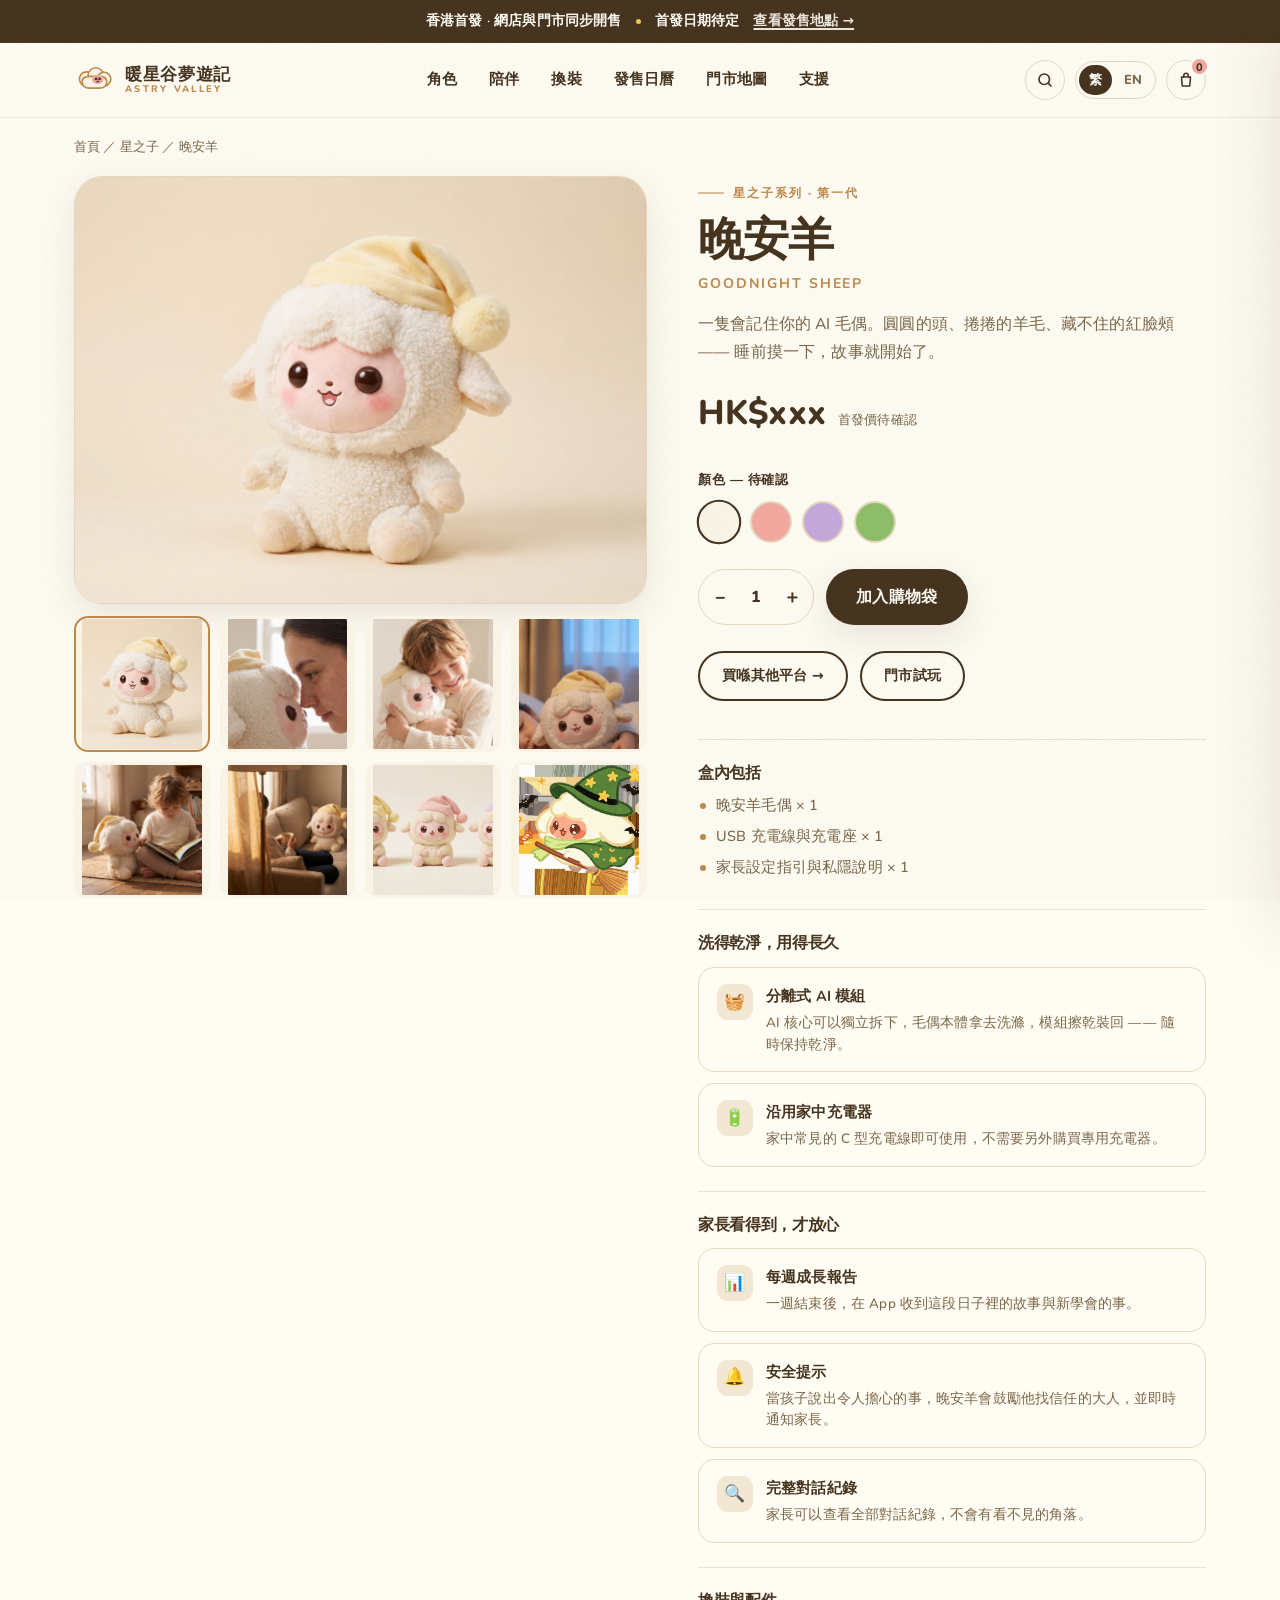
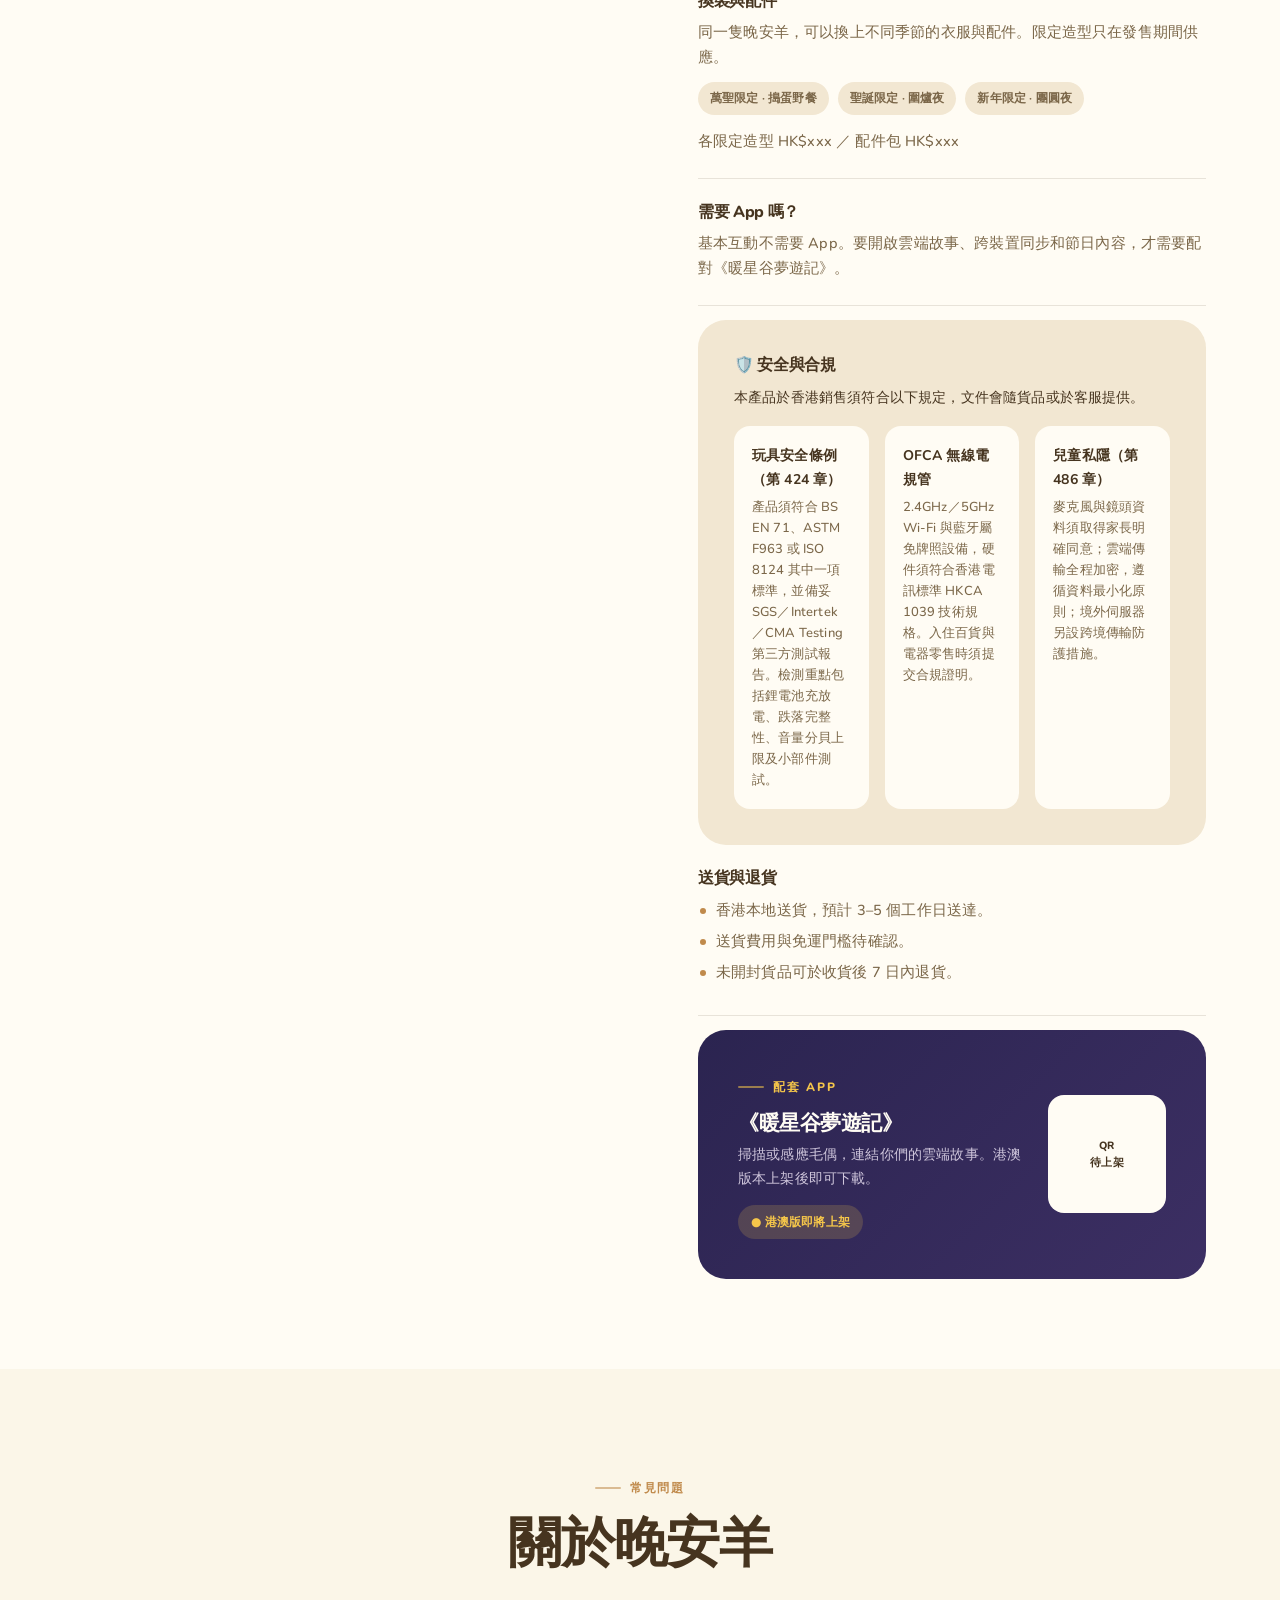
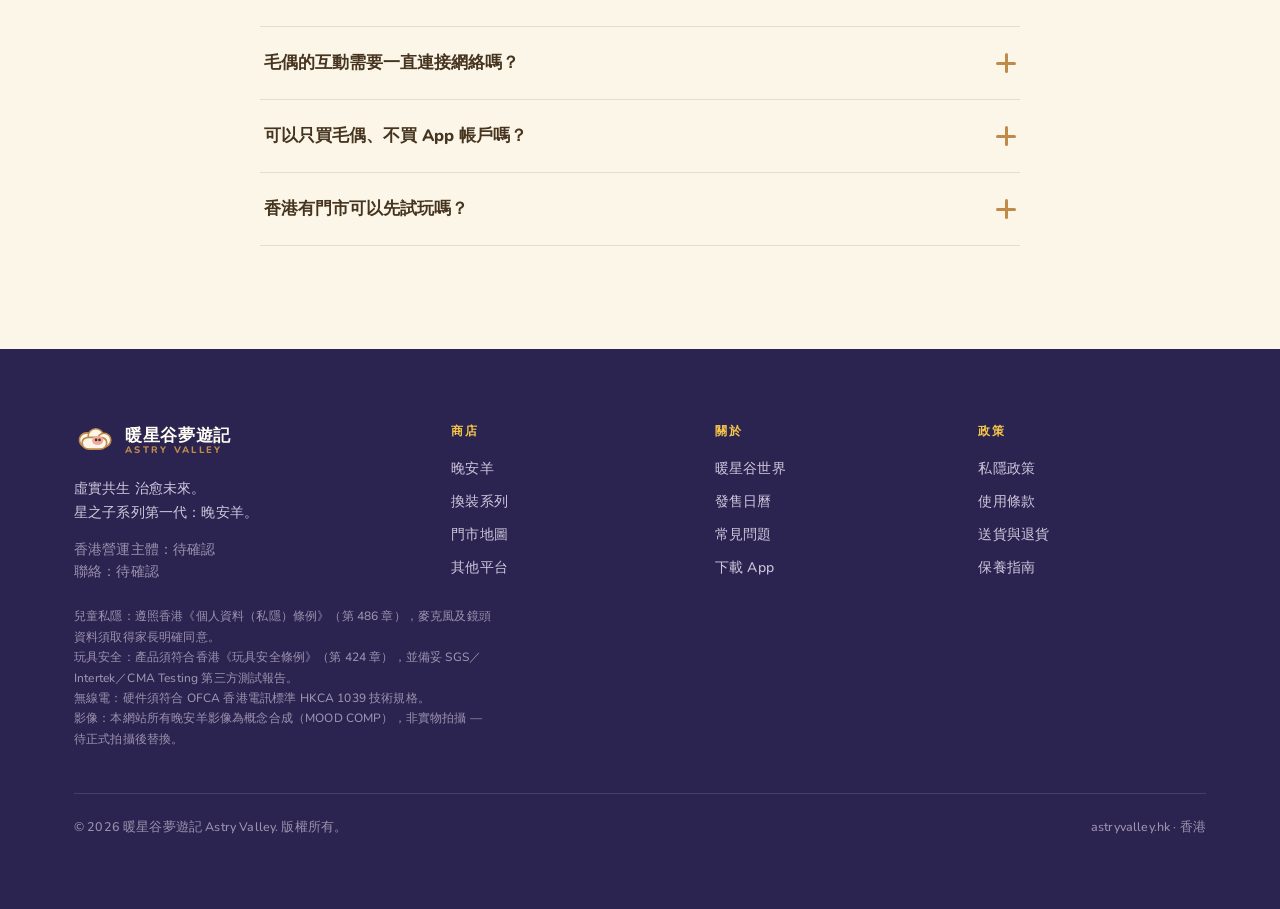
==== product.html @ f1204c1d "Add files via upload" ====
<!DOCTYPE html>
<html lang="zh-Hant-HK">
<head>
<meta charset="utf-8">
<meta name="viewport" content="width=device-width,initial-scale=1">
<title>晚安羊 Goodnight Sheep｜暖星谷夢遊記 Astry Valley</title>
<meta name="description" content="晚安羊 · 星之子系列第一代 AI 毛偶。虛實共生，治愈未來。香港首發。">
<link rel="canonical" href="https://astryvalley.hk/products/goodnight-sheep/">
<meta property="og:title" content="晚安羊 Goodnight Sheep｜暖星谷夢遊記">
<meta property="og:type" content="product">
<link rel="preconnect" href="https://fonts.googleapis.com">
<link rel="preconnect" href="https://fonts.gstatic.com" crossorigin>
<link href="https://fonts.googleapis.com/css2?family=Nunito:wght@500;700;800;900&display=swap" rel="stylesheet">
<link rel="icon" href="favicon.ico">
<link rel="stylesheet" href="assets/css/style.css">
</head>
<body>
<div class="grain" aria-hidden="true"></div>
<a class="skip" href="#main">跳至主要內容</a>

<div class="announce">
  <div class="wrap">
    <span>香港首發 · 網店與門市同步開售</span>
    <span class="sep" aria-hidden="true"></span>
    <span data-ph="首發日期待確認">首發日期待定</span>
    <a href="store.html">查看發售地點 →</a>
  </div>
</div>

<header class="site-head">
  <div class="wrap head-inner">
    <a class="brand" href="index.html" aria-label="暖星谷夢遊記 Astry Valley">
      <svg class="brand-mark" viewBox="0 0 44 40" fill="none" aria-hidden="true">
        <g fill="#FBF6E8" stroke="#C08A4B" stroke-width="1.8" stroke-linejoin="round">
          <circle cx="14" cy="19" r="8"/><circle cx="24" cy="15" r="8.5"/><circle cx="33" cy="19" r="7.5"/>
          <path d="M9 22c0-4 3-6 8-6h11c5 0 8 2 8 6s-3 7-8 7H17c-5 0-8-3-8-7Z"/>
        </g>
        <ellipse cx="26" cy="19.5" rx="6.2" ry="5" fill="#F3A9A0"/>
        <circle cx="24.3" cy="18.8" r="1.5" fill="#46341F"/><circle cx="28.1" cy="18.8" r="1.5" fill="#46341F"/>
        <path d="M25.2 21.6c.5.6 1.3.6 1.8 0" stroke="#46341F" stroke-width="1.4" stroke-linecap="round"/>
      </svg>
      <span class="brand-txt">
        <span class="brand-cn">暖星谷夢遊記</span>
        <span class="brand-en">ASTRY VALLEY</span>
      </span>
    </a>
    <nav class="nav" aria-label="主導覽">
      <ul class="nav-list">
        <li><a href="index.html#character">角色</a></li>
        <li><a href="index.html#world">陪伴</a></li>
        <li><a href="index.html#drops">換裝</a></li>
        <li><a href="index.html#calendar">發售日曆</a></li>
        <li><a href="store.html">門市地圖</a></li>
        <li><a href="index.html#support">支援</a></li>
      </ul>
    </nav>
    <div class="head-tools">
      <button class="icon-btn search-btn" aria-label="搜尋">
        <svg width="18" height="18" viewBox="0 0 24 24" fill="none" stroke="currentColor" stroke-width="2.2" stroke-linecap="round"><circle cx="11" cy="11" r="7"/><path d="m20 20-3.5-3.5"/></svg>
      </button>
      <div class="lang" role="group" aria-label="語言">
        <button class="on" data-lang="zh">繁</button>
        <button data-lang="en">EN</button>
      </div>
      <button class="icon-btn bag-btn" aria-label="購物袋">
        <svg width="18" height="18" viewBox="0 0 24 24" fill="none" stroke="currentColor" stroke-width="2.1" stroke-linecap="round" stroke-linejoin="round"><path d="M6 8h12l-1 12H7L6 8Z"/><path d="M9 8V6a3 3 0 0 1 6 0v2"/></svg>
        <span class="bag-count">0</span>
      </button>
      <button class="burger" aria-label="開啟選單" aria-expanded="false">
        <svg width="20" height="20" viewBox="0 0 24 24" stroke="currentColor" stroke-width="2.4" stroke-linecap="round"><path d="M4 7h16M4 12h16M4 17h16"/></svg>
      </button>
    </div>
  </div>
</header>

<div class="mobile-nav" id="mobileNav" aria-hidden="true">
  <div class="mn-head">
    <span style="font-family:var(--font-d);font-weight:800;font-size:19px">暖星谷夢遊記</span>
    <button class="icon-btn mn-close" aria-label="關閉選單">
      <svg width="18" height="18" viewBox="0 0 24 24" stroke="currentColor" stroke-width="2.4" stroke-linecap="round"><path d="M6 6l12 12M18 6 6 18"/></svg>
    </button>
  </div>
  <a class="mn-link" href="index.html#character">角色</a>
  <a class="mn-link" href="index.html#world">陪伴</a>
  <a class="mn-link" href="index.html#drops">換裝</a>
  <a class="mn-link" href="index.html#calendar">發售日曆</a>
  <a class="mn-link" href="store.html">門市地圖</a>
  <a class="mn-link" href="index.html#support">支援</a>
</div>

<main id="main">
  <div class="wrap">
    <nav class="breadcrumb" aria-label="麵包屑">
      <a href="index.html">首頁</a> ／ <a href="index.html#character">星之子</a> ／ <span>晚安羊</span>
    </nav>

    <div class="pdp">
      <!-- ---------- gallery ---------- -->
      <div class="gallery">
        <div class="gal-main"><img id="galMain" src="assets/img/pdp-sheep-main.jpg" alt="晚安羊 主視覺"></div>
        <div class="thumbs">
          <button class="thumb on" data-src="assets/img/pdp-sheep-main.jpg" aria-label="檢視產品本體"><img src="assets/img/pdp-sheep-main.jpg" alt=""></button>
          <button class="thumb" data-src="assets/img/vc-pdp-eyelevel.jpg" aria-label="檢視平視對望"><img src="assets/img/vc-pdp-eyelevel.jpg" alt="" style="object-position:46% 50%"></button>
          <button class="thumb" data-src="assets/img/vc-pdp-hug.jpg" aria-label="檢視抱住"><img src="assets/img/vc-pdp-hug.jpg" alt="" style="object-position:50% 42%"></button>
          <button class="thumb" data-src="assets/img/vc-pdp-bedtime.jpg" aria-label="檢視睡著了"><img src="assets/img/vc-pdp-bedtime.jpg" alt="" style="object-position:58% 50%"></button>
          <button class="thumb" data-src="assets/img/vc-pdp-reading.jpg" aria-label="檢視一起看書"><img src="assets/img/vc-pdp-reading.jpg" alt="" style="object-position:48% 50%"></button>
          <button class="thumb" data-src="assets/img/vc-pdp-room.jpg" aria-label="檢視在家"><img src="assets/img/vc-pdp-room.jpg" alt="" style="object-position:60% 50%"></button>
          <button class="thumb" data-src="assets/img/pdp-colourways.jpg" aria-label="檢視顏色"><img src="assets/img/pdp-colourways.jpg" alt=""></button>
          <button class="thumb" data-src="assets/img/season-01.jpg" aria-label="檢視限定造型"><img src="assets/img/season-01.jpg" alt=""></button>
        </div>
        <p class="ph-note">圖庫中的陪伴照片為我們生成的概念合成（MOOD COMP），非實拍 — 用作正式拍攝前的視覺方向。左上產品造型照同為概念合成，正式商品照需重新拍攝。右下限定造型照為品牌現有插畫素材。</p>
      </div>

      <!-- ---------- info ---------- -->
      <div class="pdp-info">
        <span class="eyebrow">星之子系列 · 第一代</span>
        <h1 class="h1 mt-s">晚安羊</h1>
        <p class="pdp-en" data-ph="英文名稱待 IP 方確認">Goodnight Sheep<span class="ph-flag">英文名待確認</span></p>

        <p class="lede mt-s" style="font-size:15.5px">
          一隻會記住你的 AI 毛偶。圓圓的頭、捲捲的羊毛、藏不住的紅臉頰 ——
          睡前摸一下，故事就開始了。
        </p>

        <div class="price-row">
          <span class="price" data-ph="售價待客戶確認">HK$xxx</span>
          <span class="price-note" data-ph="售價待客戶確認">首發價待確認</span>
        </div>

        <p class="variant-label">顏色 — <span data-ph="SKU 組合待確認">待確認</span></p>
        <div class="swatches" role="radiogroup" aria-label="顏色">
          <button class="swatch on" style="background:#FBF6E8" role="radio" aria-checked="true" aria-label="奶油白" title="奶油白"></button>
          <button class="swatch" style="background:#F3A9A0" role="radio" aria-checked="false" aria-label="雲朵粉" title="雲朵粉"></button>
          <button class="swatch" style="background:#C6A9DC" role="radio" aria-checked="false" aria-label="薰衣草" title="薰衣草"></button>
          <button class="swatch" style="background:#8FBF6A" role="radio" aria-checked="false" aria-label="薄荷" title="薄荷"></button>
        </div>

        <div class="buy-row">
          <div class="qty">
            <button type="button" id="qtyMinus" aria-label="減少數量">−</button>
            <span id="qty">1</span>
            <button type="button" id="qtyPlus" aria-label="增加數量">＋</button>
          </div>
          <button class="btn btn-primary" id="addBtn">加入購物袋</button>
        </div>
        <div class="buy-row">
          <a class="btn btn-ghost btn-sm" href="store.html#platforms">買喺其他平台 →</a>
          <a class="btn btn-ghost btn-sm" href="store.html">門市試玩</a>
        </div>

        <div class="pdp-blocks">
          <div class="pdp-block">
            <h4>盒內包括</h4>
            <ul>
              <li>晚安羊毛偶 × 1</li>
              <li data-ph="配件清單待確認">USB 充電線與充電座 × 1</li>
              <li data-ph="配件清單待確認">家長設定指引與私隱說明 × 1</li>
            </ul>
          </div>

          <div class="pdp-block">
            <h4>洗得乾淨，用得長久</h4>
            <div class="parent-list">
              <div class="parent-item">
                <div class="pi" aria-hidden="true">🧺</div>
                <div>
                  <b data-ph="模組可否拆卸待技術確認">分離式 AI 模組</b>
                  <p data-ph="模組可否拆卸待技術確認">AI 核心可以獨立拆下，毛偶本體拿去洗滌，模組擦乾裝回 —— 隨時保持乾淨。</p>
                </div>
              </div>
              <div class="parent-item">
                <div class="pi" aria-hidden="true">🔋</div>
                <div>
                  <b data-ph="充電規格待確認">沿用家中充電器</b>
                  <p data-ph="充電規格待確認">家中常見的 C 型充電線即可使用，不需要另外購買專用充電器。</p>
                </div>
              </div>
            </div>
            <p class="ph-note">分離式模組與通用充電兩項來自韓國 Cuddles 的產品做法，是提案建議 — 須由愷英技術確認 晚安羊 是否可行，再決定要不要寫進正式頁面。</p>
          </div>

          <div class="pdp-block">
            <h4>家長看得到，才放心</h4>
            <div class="parent-list">
              <div class="parent-item">
                <div class="pi" aria-hidden="true">📊</div>
                <div>
                  <b data-ph="家長端功能待技術確認">每週成長報告</b>
                  <p data-ph="家長端功能待技術確認">一週結束後，在 App 收到這段日子裡的故事與新學會的事。</p>
                </div>
              </div>
              <div class="parent-item">
                <div class="pi" aria-hidden="true">🔔</div>
                <div>
                  <b data-ph="家長端功能待技術確認">安全提示</b>
                  <p data-ph="家長端功能待技術確認">當孩子說出令人擔心的事，晚安羊會鼓勵他找信任的大人，並即時通知家長。</p>
                </div>
              </div>
              <div class="parent-item">
                <div class="pi" aria-hidden="true">🔍</div>
                <div>
                  <b data-ph="家長端功能待技術確認">完整對話紀錄</b>
                  <p data-ph="家長端功能待技術確認">家長可以查看全部對話紀錄，不會有看不見的角落。</p>
                </div>
              </div>
            </div>
          </div>

          <div class="pdp-block">
            <h4>換裝與配件</h4>
            <p>同一隻晚安羊，可以換上不同季節的衣服與配件。限定造型只在發售期間供應。</p>
            <div class="badge-row">
              <span>萬聖限定 · 搗蛋野餐</span>
              <span>聖誕限定 · 圍爐夜</span>
              <span>新年限定 · 團圓夜</span>
            </div>
            <p class="small mt-s" data-ph="售價待確認">各限定造型 HK$xxx ／ 配件包 HK$xxx</p>
          </div>

          <div class="pdp-block">
            <h4>需要 App 嗎？</h4>
            <p>基本互動不需要 App。要開啟雲端故事、跨裝置同步和節日內容，才需要配對《暖星谷夢遊記》。</p>
          </div>

          <div class="safety">
            <h4>🛡️ 安全與合規</h4>
            <p class="small">
              本產品於香港銷售須符合以下規定，文件會隨貨品或於客服提供。
            </p>
            <div class="safety-grid">
              <div class="safety-item">
                <b>玩具安全條例（第 424 章）</b>
                <p>產品須符合 BS EN 71、ASTM F963 或 ISO 8124 其中一項標準，並備妥 SGS／Intertek／CMA Testing 第三方測試報告。檢測重點包括鋰電池充放電、跌落完整性、音量分貝上限及小部件測試。</p>
              </div>
              <div class="safety-item">
                <b>OFCA 無線電規管</b>
                <p>2.4GHz／5GHz Wi-Fi 與藍牙屬免牌照設備，硬件須符合香港電訊標準 HKCA 1039 技術規格。入住百貨與電器零售時須提交合規證明。</p>
              </div>
              <div class="safety-item">
                <b>兒童私隱（第 486 章）</b>
                <p>麥克風與鏡頭資料須取得家長明確同意；雲端傳輸全程加密，遵循資料最小化原則；境外伺服器另設跨境傳輸防護措施。</p>
              </div>
            </div>
          </div>

          <div class="pdp-block">
            <h4>送貨與退貨</h4>
            <ul>
              <li data-ph="送貨安排待確認">香港本地送貨，預計 3–5 個工作日送達。</li>
              <li data-ph="送貨費用待確認">送貨費用與免運門檻待確認。</li>
              <li data-ph="退貨條款待確認">未開封貨品可於收貨後 7 日內退貨。</li>
            </ul>
          </div>
        </div>

        <!-- app band -->
        <div class="app-band" id="app">
          <div>
            <span class="eyebrow" style="color:var(--sun)">配套 App</span>
            <h4 class="h3 mt-s" style="color:var(--cream)">《暖星谷夢遊記》</h4>
            <p>掃描或感應毛偶，連結你們的雲端故事。港澳版本上架後即可下載。</p>
            <span class="app-note">● 港澳版即將上架</span>
          </div>
          <div class="app-qr">QR<br>待上架</div>
        </div>
      </div>
    </div>
  </div>

  <!-- ---------- FAQ ---------- -->
  <section class="section section--sand">
    <div class="wrap">
      <div class="sec-head center">
        <span class="eyebrow">常見問題</span>
        <h2 class="h2">關於晚安羊</h2>
      </div>
      <div class="faq">
        <div class="faq-item">
          <button class="faq-q">毛偶的互動需要一直連接網絡嗎？<span class="pm" aria-hidden="true"></span></button>
          <div class="faq-a"><p data-ph="技術規格待確認">基本本地互動可離線使用；雲端對話與故事生成則需要連接網絡。詳細規格待技術確認後補充。</p></div>
        </div>
        <div class="faq-item">
          <button class="faq-q">可以只買毛偶、不買 App 帳戶嗎？<span class="pm" aria-hidden="true"></span></button>
          <div class="faq-a"><p>可以。基本互動不需要帳戶；雲端故事、跨裝置同步與節日內容需要家長註冊並給予明確同意。</p></div>
        </div>
        <div class="faq-item">
          <button class="faq-q">香港有門市可以先試玩嗎？<span class="pm" aria-hidden="true"></span></button>
          <div class="faq-a"><p>有，百貨專櫃、玩具店與潮流店都會設有互動展示機。確實地點見「門市地圖」。</p></div>
        </div>
      </div>
    </div>
  </section>
</main>

<footer class="foot">
  <div class="wrap">
    <div class="foot-grid">
      <div>
        <div class="foot-brand">
          <svg class="brand-mark" viewBox="0 0 44 40" fill="none" aria-hidden="true">
            <g fill="#FBF6E8" stroke="#C08A4B" stroke-width="1.8" stroke-linejoin="round">
              <circle cx="14" cy="19" r="8"/><circle cx="24" cy="15" r="8.5"/><circle cx="33" cy="19" r="7.5"/>
              <path d="M9 22c0-4 3-6 8-6h11c5 0 8 2 8 6s-3 7-8 7H17c-5 0-8-3-8-7Z"/>
            </g>
            <ellipse cx="26" cy="19.5" rx="6.2" ry="5" fill="#F3A9A0"/>
            <circle cx="24.3" cy="18.8" r="1.5" fill="#46341F"/><circle cx="28.1" cy="18.8" r="1.5" fill="#46341F"/>
          </svg>
          <span class="brand-txt">
            <span class="brand-cn" style="color:var(--cream)">暖星谷夢遊記</span>
            <span class="brand-en">ASTRY VALLEY</span>
          </span>
        </div>
        <p style="max-width:34ch;line-height:1.72">虛實共生 治愈未來。<br>星之子系列第一代：晚安羊。</p>
        <p class="small mt-s" style="color:#9C92AE">
          香港營運主體：<span data-ph="香港公司資料待確認">待確認</span><br>
          聯絡：<span data-ph="客服電郵待確認">待確認</span>
        </p>
      </div>
      <div>
        <h5>商店</h5>
        <ul>
          <li><a href="product.html">晚安羊</a></li>
          <li><a href="index.html#drops">換裝系列</a></li>
          <li><a href="store.html">門市地圖</a></li>
          <li><a href="store.html#platforms">其他平台</a></li>
        </ul>
      </div>
      <div>
        <h5>關於</h5>
        <ul>
          <li><a href="index.html#world">暖星谷世界</a></li>
          <li><a href="index.html#calendar">發售日曆</a></li>
          <li><a href="index.html#support">常見問題</a></li>
          <li><a href="index.html#app">下載 App</a></li>
        </ul>
      </div>
      <div>
        <h5>政策</h5>
        <ul>
          <li><a href="#" data-ph="政策頁面待建立">私隱政策</a></li>
          <li><a href="#" data-ph="政策頁面待建立">使用條款</a></li>
          <li><a href="#" data-ph="政策頁面待建立">送貨與退貨</a></li>
          <li><a href="#" data-ph="政策頁面待建立">保養指南</a></li>
        </ul>
      </div>
    </div>
    <p class="compliance">
      兒童私隱：遵照香港《個人資料（私隱）條例》（第 486 章），麥克風及鏡頭資料須取得家長明確同意。<br>
      玩具安全：產品須符合香港《玩具安全條例》（第 424 章），並備妥 SGS／Intertek／CMA Testing 第三方測試報告。<br>
      無線電：硬件須符合 OFCA 香港電訊標準 HKCA 1039 技術規格。<br>
      影像：本網站所有晚安羊影像為概念合成（MOOD COMP），非實物拍攝 — 待正式拍攝後替換。
    </p>
    <div class="foot-bottom">
      <span>© 2026 暖星谷夢遊記 Astry Valley. 版權所有。</span>
      <span>astryvalley.hk · 香港</span>
    </div>
  </div>
</footer>

<div class="scrim" id="scrim"></div>
<aside class="drawer" id="drawer" aria-label="購物袋">
  <div class="drawer-head">
    <strong style="font-family:var(--font-d);font-size:18px">購物袋</strong>
    <button class="icon-btn drawer-close" aria-label="關閉購物袋">
      <svg width="18" height="18" viewBox="0 0 24 24" stroke="currentColor" stroke-width="2.4" stroke-linecap="round"><path d="M6 6l12 12M18 6 6 18"/></svg>
    </button>
  </div>
  <div class="drawer-body" id="drawerBody">
    <div class="cart-empty" id="cartEmpty">購物袋還是空的。<br>晚安羊在等你。</div>
  </div>
  <div class="drawer-foot">
    <a class="btn btn-primary" style="width:100%" href="product.html">前往購買</a>
  </div>
</aside>

<script src="assets/js/main.js"></script>
</body>
</html>
---- assets/css/style.css ----
/* ==========================================================================
   暖星谷 Astry Valley — HK website mockup
   Internal draft v1 · 27 Oct 2026 · Migather
   Design system: 暖星谷 brand layer (healing / virtual-real) × 晚安羊 art
   layer (crayon-grain pastel, Memphis colour, cream wool)
   ========================================================================== */

:root{
  /* --- brand palette (sampled from 晚安羊 artwork) --- */
  --ivory:#FBF6E8;      /* wool cream   */
  --cream:#FFFCF4;
  --sand:#F2E7D2;
  --sand-2:#E7D9BE;
  --ink:#46341F;        /* warm chocolate outline */
  --ink-2:#7B6749;
  --ink-3:#A4917180;
  --brown:#C08A4B;      /* crayon outline tan */
  --blush:#F3A9A0;      /* face blush */
  --leaf:#8FBF6A;       /* meadow green */
  --sun:#F5C64A;        /* wool stripe yellow */
  --lilac:#C6A9DC;
  --peri:#8FA8D6;
  --tang:#E8862E;
  --night:#2B2450;      /* night sky */
  --white:#fff;

  --radius:28px;
  --radius-sm:16px;
  --radius-xs:10px;
  --shadow-s:0 2px 10px rgba(70,52,31,.06);
  --shadow-m:0 12px 34px rgba(70,52,31,.10);
  --shadow-l:0 26px 70px rgba(70,52,31,.16);

  --wrap:1220px;
  --gutter:clamp(18px,4vw,44px);

  --font:"Nunito","Quicksand","SF Pro Rounded","Hiragino Maru Gothic ProN","PingFang HK","Microsoft JhengHei",system-ui,-apple-system,sans-serif;
  --font-d:"Nunito","SF Pro Display","Hiragino Maru Gothic ProN","PingFang HK",system-ui,sans-serif;
}

*,*::before,*::after{box-sizing:border-box}
html{-webkit-text-size-adjust:100%;scroll-behavior:smooth;scroll-padding-top:calc(var(--chrome-h,120px) + 22px)}
body{
  margin:0;background:var(--cream);color:var(--ink);
  font-family:var(--font);font-size:16px;line-height:1.7;
  font-weight:500;letter-spacing:.01em;
  -webkit-font-smoothing:antialiased;overflow-x:hidden;
}
img{max-width:100%;display:block}
a{color:inherit;text-decoration:none}
button{font:inherit;color:inherit;border:0;background:none;cursor:pointer}
h1,h2,h3,h4{font-family:var(--font-d);font-weight:800;letter-spacing:-.02em;line-height:1.16;margin:0}
p{margin:0}
ul{margin:0;padding:0;list-style:none}

/* ---------- paper grain ---------- */
.grain{
  position:fixed;inset:0;pointer-events:none;z-index:9999;opacity:.5;
  background-image:url("data:image/svg+xml,%3Csvg xmlns='http://www.w3.org/2000/svg' width='180' height='180'%3E%3Cfilter id='n'%3E%3CfeTurbulence type='fractalNoise' baseFrequency='.85' numOctaves='3'/%3E%3CfeColorMatrix type='saturate' values='0'/%3E%3C/filter%3E%3Crect width='180' height='180' filter='url(%23n)' opacity='.16'/%3E%3C/svg%3E");
  mix-blend-mode:multiply;
}
.skip{position:absolute;left:-9999px}
.skip:focus{left:12px;top:12px;z-index:10000;background:var(--ink);color:var(--cream);padding:10px 16px;border-radius:10px}

/* ---------- layout ---------- */
.wrap{width:100%;max-width:var(--wrap);margin-inline:auto;padding-inline:var(--gutter)}
.section{padding-block:clamp(56px,8vw,116px)}
.section--tight{padding-block:clamp(40px,5vw,72px)}
.section--sand{background:var(--ivory)}
.section--night{background:var(--night);color:var(--cream)}
.center{text-align:center}
.mt-s{margin-top:14px}.mt-m{margin-top:26px}.mt-l{margin-top:44px}

/* ---------- type ---------- */
.eyebrow{
  display:inline-flex;align-items:center;gap:9px;
  font-size:12px;font-weight:800;letter-spacing:.16em;text-transform:uppercase;
  color:var(--brown);
}
.eyebrow::before{content:"";width:26px;height:2px;border-radius:2px;background:currentColor;opacity:.55}
.section--night .eyebrow{color:var(--sun)}
.h1{font-size:clamp(42px,7.4vw,86px);line-height:1.02}
.h2{font-size:clamp(30px,4.6vw,54px)}
.h3{font-size:clamp(21px,2.5vw,29px)}
.h4{font-size:18px}
.lede{font-size:clamp(16px,1.7vw,19px);line-height:1.78;color:var(--ink-2);max-width:56ch}
.section--night .lede{color:#DCD3E6}
.muted{color:var(--ink-2)}
.small{font-size:13.5px;line-height:1.6}

/* ---------- buttons ---------- */
.btn{
  display:inline-flex;align-items:center;justify-content:center;gap:10px;
  padding:15px 30px;border-radius:999px;font-weight:800;font-size:15.5px;
  letter-spacing:.02em;transition:transform .22s cubic-bezier(.2,.9,.3,1),box-shadow .22s,background .22s;
  white-space:nowrap;
}
.btn:hover{transform:translateY(-2px)}
.btn:active{transform:translateY(0)}
.btn-primary{background:var(--ink);color:var(--cream);box-shadow:var(--shadow-m)}
.btn-primary:hover{box-shadow:var(--shadow-l)}
.btn-ghost{border:2px solid var(--ink);color:var(--ink);background:transparent}
.btn-ghost:hover{background:var(--ink);color:var(--cream)}
.btn-sun{background:var(--sun);color:var(--ink);box-shadow:var(--shadow-m)}
.btn-cream{background:var(--cream);color:var(--ink);box-shadow:var(--shadow-m)}
.btn-sm{padding:11px 22px;font-size:14px}
.cta-row{display:flex;flex-wrap:wrap;gap:14px;margin-top:30px}

/* ---------- announcement + header ---------- */
/* On the homepage the whole chrome floats over the hero photo and turns solid
   on scroll. Other pages keep the original in-flow sticky header. */
.chrome{position:relative;z-index:900}
.announce{
  background:var(--ink);color:var(--cream);font-size:13.5px;font-weight:600;
}
.announce .wrap{display:flex;align-items:center;justify-content:center;gap:14px;padding-block:10px;flex-wrap:wrap;text-align:center}
.announce a{text-decoration:underline;text-underline-offset:3px;text-decoration-thickness:1.5px;opacity:.9}
.announce a:hover{opacity:1}
.announce .sep{width:5px;height:5px;border-radius:50%;background:var(--sun);flex:none}

.site-head{
  position:sticky;top:0;z-index:900;background:rgba(255,252,244,.9);
  backdrop-filter:saturate(160%) blur(14px);border-bottom:1px solid rgba(70,52,31,.08);
  transition:background .4s ease,border-color .4s ease,box-shadow .4s ease;
}

/* --- homepage: chrome overlays the hero --- */
.page-home .chrome{position:fixed;top:0;left:0;right:0;z-index:900}
.page-home .site-head{
  background:transparent;border-bottom-color:transparent;
  -webkit-backdrop-filter:none;backdrop-filter:none;
}
.page-home .site-head.is-stuck{
  background:rgba(255,252,244,.9);
  -webkit-backdrop-filter:saturate(160%) blur(14px);backdrop-filter:saturate(160%) blur(14px);
  border-bottom-color:rgba(70,52,31,.10);box-shadow:0 10px 32px rgba(70,52,31,.09);
}
/* invert nav colours while it sits on the dark hero photo */
.page-home .site-head:not(.is-stuck) .brand-cn{color:var(--cream)}
.page-home .site-head:not(.is-stuck) .brand-en{color:var(--sun)}
.page-home .site-head:not(.is-stuck) .nav-list a{color:rgba(251,246,232,.94);text-shadow:0 1px 12px rgba(20,12,4,.55)}
.page-home .site-head:not(.is-stuck) .nav-list a:hover{background:rgba(251,246,232,.16)}
.page-home .site-head:not(.is-stuck) .lang{background:rgba(255,252,244,.9)}
.page-home .site-head:not(.is-stuck) .icon-btn{background:rgba(255,252,244,.9)}
.page-home .site-head:not(.is-stuck) .burger{background:rgba(255,252,244,.9)}
.head-inner{display:flex;align-items:center;gap:20px;height:74px}
.brand{display:flex;align-items:center;gap:11px;flex:none}
.brand-mark{width:40px;height:40px;flex:none}
.brand-txt{display:flex;flex-direction:column;line-height:1.05}
.brand-cn{font-family:var(--font-d);font-weight:800;font-size:17px;letter-spacing:.04em}
.brand-en{font-size:9.5px;font-weight:800;letter-spacing:.24em;color:var(--brown)}
.nav{margin-left:auto}
.nav-list{display:flex;align-items:center;gap:4px}
.nav-list a{
  padding:9px 14px;border-radius:999px;font-weight:700;font-size:14.5px;color:var(--ink);
  transition:background .2s;
}
.nav-list a:hover{background:var(--sand)}
.head-tools{display:flex;align-items:center;gap:10px;margin-left:auto}
.lang{display:flex;align-items:center;gap:2px;font-size:13px;font-weight:800;border:1.5px solid var(--sand-2);border-radius:999px;padding:3px;background:var(--cream)}
.lang button{padding:4px 10px;border-radius:999px;color:var(--ink-2);transition:.2s}
.lang button.on{background:var(--ink);color:var(--cream)}
.icon-btn{
  width:40px;height:40px;border-radius:50%;display:grid;place-items:center;
  border:1.5px solid var(--sand-2);background:var(--cream);transition:.2s;position:relative;
}
.icon-btn:hover{border-color:var(--brown);background:var(--sand)}
.bag-count{
  position:absolute;top:-4px;right:-4px;min-width:19px;height:19px;border-radius:999px;
  background:var(--blush);color:var(--ink);font-size:11px;font-weight:800;display:grid;place-items:center;
  padding:0 4px;border:2px solid var(--cream);
}
.burger{display:none;width:42px;height:42px;border-radius:50%;border:1.5px solid var(--sand-2);background:var(--cream);place-items:center}

/* ---------- hero: full-bleed mood shoot ---------- */
/* Art direction follows the LOVOT / ropet pattern: one cinematic photograph,
   oversized type on the left, product on the right, nothing else competing. */
.hero{
  position:relative;overflow:hidden;background:#241608;color:var(--cream);
  min-height:min(100svh,980px);display:flex;align-items:center;
  padding-block:calc(var(--chrome-h,120px) + 44px) 116px;
}
.hero-media{position:absolute;inset:-7% 0;z-index:0;overflow:hidden;background:#241608;will-change:transform}
.hero-media img{
  width:100%;height:100%;object-fit:cover;object-position:60% 50%;
  animation:kb 28s ease-out infinite alternate;
}
@keyframes kb{from{transform:scale(1.05) translate3d(0,0,0)}to{transform:scale(1.14) translate3d(-1.5%,-1.4%,0)}}
@media (prefers-reduced-motion:reduce){.hero-media img{animation:none}}

.hero-scrim{
  position:absolute;inset:0;z-index:1;pointer-events:none;
  background:
    linear-gradient(180deg,rgba(18,10,4,.78) 0%,rgba(18,10,4,.34) 16%,rgba(18,10,4,0) 34%),
    linear-gradient(97deg,rgba(16,9,4,.90) 0%,rgba(16,9,4,.74) 24%,rgba(16,9,4,.36) 48%,rgba(16,9,4,.04) 70%),
    linear-gradient(0deg,rgba(16,9,4,.68) 0%,rgba(16,9,4,0) 36%);
}
.hero-inner{position:relative;z-index:2}

.hero-kicker{
  display:inline-flex;align-items:center;gap:12px;
  font-size:12.5px;font-weight:800;letter-spacing:.2em;text-transform:uppercase;
  color:var(--sun);
}
.hero-kicker .dot{width:5px;height:5px;border-radius:50%;background:var(--sun);flex:none}
.hero-h1{
  font-family:var(--font-d);font-weight:800;letter-spacing:-.02em;line-height:1.02;
  font-size:clamp(46px,7.2vw,102px);color:var(--cream);margin-top:24px;
  text-shadow:0 10px 44px rgba(14,8,3,.4);
}
.hero-h1 .hl{
  background:linear-gradient(100deg,var(--sun) 6%,var(--blush) 56%,var(--lilac));
  -webkit-background-clip:text;background-clip:text;color:transparent;
}
.hero-lede{
  margin-top:26px;max-width:34em;
  font-size:clamp(15.5px,1.15vw,17.5px);line-height:1.85;
  color:rgba(251,246,232,.92);text-shadow:0 2px 20px rgba(14,8,3,.45);
  overflow-wrap:break-word;
}
/* sentence break sits on its own line on desktop, flows inline on mobile */
.hero-br{display:block}
.hero-lede b{color:var(--sun);font-weight:800}
.btn-outline{
  border:2px solid rgba(251,246,232,.75);color:var(--cream);
  background:rgba(251,246,232,.10);-webkit-backdrop-filter:blur(6px);backdrop-filter:blur(6px);
}
.btn-outline:hover{background:var(--cream);color:var(--ink);border-color:var(--cream)}

/* vertical edge tab — product identity, right rail */
.hero-tag{
  position:absolute;right:0;top:50%;transform:translateY(-50%);z-index:3;
  writing-mode:vertical-rl;
  background:rgba(255,252,244,.94);color:var(--ink);
  padding:20px 12px;border-radius:16px 0 0 16px;
  font-size:12px;font-weight:800;letter-spacing:.26em;
  box-shadow:0 12px 34px rgba(16,9,4,.28);
}
/* scroll cue */
.hero-scroll{
  position:absolute;left:50%;bottom:26px;transform:translateX(-50%);z-index:3;
  display:flex;flex-direction:column;align-items:center;gap:11px;
  font-size:11px;font-weight:800;letter-spacing:.24em;
  color:rgba(251,246,232,.82);text-shadow:0 2px 14px rgba(14,8,3,.7);
}
.hero-scroll .line{
  width:1px;height:44px;position:relative;overflow:hidden;
  background:linear-gradient(180deg,rgba(251,246,232,.08),rgba(251,246,232,.42));
}
.hero-scroll .line::after{
  content:"";position:absolute;top:-44px;left:0;width:100%;height:44px;
  background:linear-gradient(180deg,transparent,var(--sun));
  animation:cue 2.6s cubic-bezier(.4,0,.2,1) infinite;
}
@keyframes cue{0%{transform:translateY(0)}70%,100%{transform:translateY(88px)}}
/* provenance disclosure — these are concept composites, not a real shoot */
.hero-credit{
  position:absolute;right:clamp(18px,4vw,44px);bottom:22px;z-index:3;
  font-size:10.5px;letter-spacing:.08em;color:rgba(251,246,232,.52);
}

/* ---------- hero trust strip ---------- */
.hero-bar{background:var(--ivory);border-bottom:1px solid rgba(70,52,31,.09)}
.hero-bar-in{
  display:flex;align-items:center;justify-content:center;
  gap:clamp(12px,2.4vw,34px);flex-wrap:wrap;
  padding-block:17px;text-align:center;
  font-size:13px;font-weight:800;letter-spacing:.06em;color:var(--ink-2);
}
.hero-bar-in .dot{width:5px;height:5px;border-radius:50%;background:var(--brown);flex:none}


/* ---------- mood band: second cinematic beat ---------- */
.mood-band{
  position:relative;overflow:hidden;background:#241608;color:var(--cream);
  min-height:clamp(420px,62vh,660px);display:flex;align-items:flex-end;
}
.mood-band-media{position:absolute;inset:0;z-index:0}
.mood-band-media img{width:100%;height:100%;object-fit:cover;object-position:62% 38%}
.mood-band-scrim{
  position:absolute;inset:0;z-index:1;pointer-events:none;
  background:
    linear-gradient(0deg,rgba(14,8,3,.90) 0%,rgba(14,8,3,.60) 26%,rgba(14,8,3,.12) 58%,rgba(14,8,3,.34) 100%),
    linear-gradient(97deg,rgba(14,8,3,.72) 0%,rgba(14,8,3,.30) 46%,rgba(14,8,3,0) 72%);
}
.mood-band-inner{position:relative;z-index:2;padding-bottom:clamp(38px,6vw,72px)}
.mood-band-line{
  font-family:var(--font-d);font-weight:800;letter-spacing:-.015em;
  font-size:clamp(26px,4.4vw,54px);line-height:1.22;color:var(--cream);max-width:16em;
  text-shadow:0 8px 34px rgba(14,8,3,.45);
}
.mood-band-sub{
  margin-top:18px;font-size:clamp(14px,1.1vw,16px);line-height:1.8;
  color:rgba(251,246,232,.88);max-width:30em;
}

/* ---------- manifesto ---------- */
.manifesto{padding-block:clamp(52px,7vw,96px);text-align:center;background:var(--cream);border-block:1px solid rgba(70,52,31,.07)}
.manifesto-line{font-family:var(--font-d);font-weight:800;font-size:clamp(23px,3.6vw,42px);line-height:1.3;letter-spacing:-.01em;max-width:22ch;margin-inline:auto}
.manifesto-en{margin-top:14px;font-size:15px;font-weight:700;color:var(--brown);letter-spacing:.02em}

/* ---------- section head ---------- */
.sec-head{max-width:62ch;margin-bottom:clamp(30px,4vw,52px)}
.sec-head.center{margin-inline:auto;text-align:center}
.sec-head .h2{margin-top:14px}

/* ---------- character ---------- */
.char-grid{display:grid;grid-template-columns:.92fr 1.08fr;gap:clamp(28px,4vw,58px);align-items:center}
.char-figure{border-radius:var(--radius);overflow:hidden;box-shadow:var(--shadow-m);background:var(--sand);position:relative}
.char-figure img{width:100%}
.char-tag{
  position:absolute;top:16px;left:16px;background:var(--cream);border-radius:999px;
  padding:7px 15px;font-size:12px;font-weight:800;box-shadow:var(--shadow-s);letter-spacing:.04em;
}
.feature-list{display:grid;grid-template-columns:1fr 1fr;gap:16px;margin-top:30px}
.feature{
  background:var(--cream);border:1.5px solid var(--sand-2);border-radius:var(--radius-sm);
  padding:20px 22px;transition:.25s;
}
.feature:hover{transform:translateY(-3px);box-shadow:var(--shadow-m);border-color:var(--brown)}
.feature .ic{width:38px;height:38px;border-radius:12px;display:grid;place-items:center;background:var(--sand);margin-bottom:12px;font-size:19px}
.feature h4{margin-bottom:5px}
.feature p{font-size:14px;color:var(--ink-2);line-height:1.62}

/* ---------- drops rail ---------- */
.rail{display:flex;gap:18px;overflow-x:auto;scroll-snap-type:x mandatory;padding:4px 4px 22px;margin-inline:calc(var(--gutter) * -1);padding-inline:var(--gutter)}
.rail::-webkit-scrollbar{height:6px}
.rail::-webkit-scrollbar-thumb{background:var(--sand-2);border-radius:99px}
.drop-card{
  flex:0 0 clamp(240px,27vw,300px);scroll-snap-align:start;
  background:var(--cream);border:1.5px solid var(--sand-2);border-radius:var(--radius-sm);
  overflow:hidden;transition:.25s;display:flex;flex-direction:column;
}
.drop-card:hover{transform:translateY(-5px);box-shadow:var(--shadow-m);border-color:var(--brown)}
.drop-card .ph-img{aspect-ratio:1/1;overflow:hidden;background:var(--sand)}
.drop-card .ph-img img{width:100%;height:100%;object-fit:cover;transition:transform .5s}
.drop-card:hover .ph-img img{transform:scale(1.05)}
.drop-body{padding:18px 20px 20px;display:flex;flex-direction:column;gap:5px;flex:1}
.drop-meta{display:flex;align-items:center;justify-content:space-between;gap:10px}
.tag{font-size:10.5px;font-weight:800;letter-spacing:.1em;text-transform:uppercase;padding:5px 10px;border-radius:999px}
.tag-soon{background:var(--sand);color:var(--ink-2)}
.tag-now{background:var(--leaf);color:#27400F}
.tag-limited{background:var(--blush);color:#4A2A22}
.drop-card h4{font-size:17px}
.drop-card .meta{font-size:12.5px;color:var(--ink-2)}
.drop-price{margin-top:auto;padding-top:12px;font-weight:800;font-size:16px}

/* ---------- steps ---------- */
.steps{display:grid;grid-template-columns:repeat(3,1fr);gap:20px}
.step{background:var(--cream);border:1.5px solid var(--sand-2);border-radius:var(--radius);padding:30px 28px;position:relative;overflow:hidden}
.step .n{
  position:absolute;top:-14px;right:10px;font-family:var(--font-d);font-weight:800;
  font-size:88px;color:var(--sand);line-height:1;z-index:0;
}
.step > *{position:relative;z-index:1}
.step .ic{width:52px;height:52px;border-radius:16px;display:grid;place-items:center;font-size:24px;background:var(--sand);margin-bottom:16px}
.step h4{margin-bottom:8px;font-size:19px}
.step p{font-size:14.5px;color:var(--ink-2);line-height:1.68}

/* ---------- calendar ---------- */
.cal{display:grid;gap:12px}
.cal-row{
  display:grid;grid-template-columns:150px 1fr auto;gap:20px;align-items:center;
  background:var(--cream);border:1.5px solid var(--sand-2);border-radius:var(--radius-sm);padding:20px 26px;
  transition:.25s;
}
.cal-row:hover{border-color:var(--brown);transform:translateX(4px)}
.cal-date{font-weight:800;font-size:14px;color:var(--brown);letter-spacing:.03em}
.cal-row h4{font-size:17px;margin-bottom:3px}
.cal-row p{font-size:13.5px;color:var(--ink-2)}
.cal-thumb{width:62px;height:62px;border-radius:14px;overflow:hidden;background:var(--sand);flex:none}
.cal-thumb img{width:100%;height:100%;object-fit:cover}

/* ---------- world (illustrations) ---------- */
.world-grid{display:grid;grid-template-columns:repeat(3,1fr);gap:18px}
.world-card{
  border-radius:var(--radius-sm);overflow:hidden;background:var(--ivory);border:1.5px solid var(--sand-2);
  padding:14px;transition:.28s;
}
.world-card:hover{transform:translateY(-5px) rotate(-.7deg);box-shadow:var(--shadow-m)}
.world-card img{width:100%;border-radius:10px}
.world-card p{margin-top:12px;font-size:13.5px;color:var(--ink-2);text-align:center;padding-bottom:6px}

/* ---------- O2O / retail ---------- */
.o2o-grid{display:grid;grid-template-columns:1.05fr .95fr;gap:clamp(26px,4vw,52px);align-items:center}
.retail-tiles{display:grid;grid-template-columns:repeat(3,1fr);gap:12px;margin-top:26px}
.retail-tile{
  background:var(--cream);border:1.5px solid var(--sand-2);border-radius:var(--radius-sm);
  padding:16px 14px;text-align:center;font-weight:800;font-size:14px;transition:.22s;
}
.retail-tile:hover{border-color:var(--brown);transform:translateY(-3px);box-shadow:var(--shadow-s)}
.retail-tile span{display:block;font-size:10.5px;font-weight:700;letter-spacing:.08em;color:var(--ink-2);margin-top:4px;text-transform:uppercase}

/* ---------- faq ---------- */
.faq{max-width:760px;margin-inline:auto;border-top:1.5px solid rgba(70,52,31,.12)}
.faq-item{border-bottom:1.5px solid rgba(70,52,31,.12)}
.faq-q{
  width:100%;display:flex;align-items:center;justify-content:space-between;gap:18px;
  padding:22px 4px;font-weight:800;font-size:16.5px;text-align:left;font-family:var(--font-d);
}
.faq-q .pm{position:relative;width:20px;height:20px;flex:none}
.faq-q .pm::before,.faq-q .pm::after{content:"";position:absolute;background:var(--brown);border-radius:2px;transition:.3s}
.faq-q .pm::before{left:0;top:9px;width:20px;height:2.5px}
.faq-q .pm::after{left:9px;top:0;width:2.5px;height:20px}
.faq-item.open .pm::after{transform:rotate(90deg);opacity:0}
.faq-a{max-height:0;overflow:hidden;transition:max-height .35s ease}
.faq-a p{padding:0 4px 24px;color:var(--ink-2);font-size:15px;line-height:1.75}

/* ---------- support band ---------- */
.support{background:var(--ink);color:var(--cream);padding-block:clamp(46px,6vw,80px)}
.support-grid{display:grid;grid-template-columns:1.2fr 1fr;gap:40px;align-items:center}
.support .h2{color:var(--cream)}
.support p{color:#C9BBA6}

/* ---------- footer ---------- */
.foot{background:var(--night);color:#CFC6DC;padding-block:clamp(44px,6vw,72px);font-size:14px}
.foot-grid{display:grid;grid-template-columns:1.5fr 1fr 1fr 1fr;gap:36px}
.foot h5{font-size:12px;font-weight:800;letter-spacing:.14em;text-transform:uppercase;color:var(--sun);margin:0 0 16px}
.foot li{margin-bottom:9px}
.foot a:hover{color:var(--cream);text-decoration:underline;text-underline-offset:3px}
.foot-brand{display:flex;align-items:center;gap:11px;margin-bottom:16px}
.foot-bottom{
  margin-top:44px;padding-top:22px;border-top:1px solid rgba(255,255,255,.13);
  display:flex;justify-content:space-between;gap:16px;flex-wrap:wrap;font-size:12.5px;color:#9C92AE;
}
.compliance{margin-top:18px;font-size:12px;line-height:1.7;color:#9C92AE;max-width:60ch}

/* ---------- mood-reference badge ---------- */
.mood{
  position:relative;display:inline-block;
}
.mood::after{
  content:"Mood comp";position:absolute;right:8px;bottom:8px;
  background:rgba(43,36,80,.82);color:#fff;font-size:10px;font-weight:800;letter-spacing:.08em;
  padding:4px 9px;border-radius:999px;text-transform:uppercase;
}

/* ---------- placeholder highlight (press "P") ---------- */
body.show-ph [data-ph]{outline:2px dashed #E8862E;outline-offset:3px;background:rgba(245,198,74,.22);border-radius:4px}
.ph-flag{
  display:none;font-size:11px;font-weight:800;color:#B4541A;background:#FDE7C8;
  padding:2px 8px;border-radius:999px;margin-left:8px;vertical-align:middle;
}
body.show-ph .ph-flag{display:inline-block}
.ph-note{
  display:none;margin-top:18px;font-size:12.5px;color:#B4541A;background:#FDE7C8;
  border:1.5px dashed #E8862E;border-radius:12px;padding:12px 16px;
}
body.show-ph .ph-note{display:block}

/* ================= PDP ================= */
.breadcrumb{font-size:13px;color:var(--ink-2);padding-block:18px}
.breadcrumb a:hover{text-decoration:underline}
.pdp{display:grid;grid-template-columns:1.06fr .94fr;gap:clamp(28px,4vw,56px);align-items:start;padding-bottom:clamp(50px,7vw,90px)}
.gallery{position:sticky;top:96px}
.gal-main{border-radius:var(--radius);overflow:hidden;background:var(--ivory);border:1.5px solid var(--sand-2);box-shadow:var(--shadow-m)}
.gal-main img{width:100%}
.thumbs{display:grid;grid-template-columns:repeat(4,1fr);gap:10px;margin-top:12px}
.thumb{border-radius:14px;overflow:hidden;border:2px solid transparent;background:var(--ivory);aspect-ratio:1/1;transition:.2s}
.thumb img{width:100%;height:100%;object-fit:cover}
.thumb.on{border-color:var(--brown)}
.pdp-info .h1{font-size:clamp(30px,4vw,46px)}
.pdp-en{font-size:14px;font-weight:700;letter-spacing:.14em;color:var(--brown);text-transform:uppercase;margin-top:8px}
.price-row{display:flex;align-items:baseline;gap:12px;margin-top:20px}
.price{font-family:var(--font-d);font-weight:800;font-size:34px}
.price-note{font-size:12.5px;color:var(--ink-2)}
.variant-label{font-size:13px;font-weight:800;margin:26px 0 10px;letter-spacing:.04em}
.swatches{display:flex;gap:10px}
.swatch{
  width:42px;height:42px;border-radius:50%;border:2px solid var(--sand-2);cursor:pointer;
  transition:.2s;position:relative;
}
.swatch.on{border-color:var(--ink);transform:scale(1.06)}
.buy-row{display:flex;gap:12px;margin-top:26px;flex-wrap:wrap}
.qty{display:flex;align-items:center;border:1.5px solid var(--sand-2);border-radius:999px;background:var(--cream)}
.qty button{width:42px;height:46px;font-size:18px;font-weight:800}
.qty span{min-width:30px;text-align:center;font-weight:800}
.pdp-blocks{margin-top:38px;border-top:1.5px solid rgba(70,52,31,.12)}
.pdp-block{padding:24px 0;border-bottom:1.5px solid rgba(70,52,31,.12)}
.pdp-block h4{margin-bottom:10px;font-size:16px}
.pdp-block p,.pdp-block li{font-size:14.5px;color:var(--ink-2);line-height:1.72}
.pdp-block ul li{padding-left:18px;position:relative;margin-bottom:6px}
.pdp-block ul li::before{content:"";position:absolute;left:2px;top:10px;width:6px;height:6px;border-radius:50%;background:var(--brown)}
.badge-row{display:flex;flex-wrap:wrap;gap:9px;margin-top:12px}
.badge-row span{font-size:12px;font-weight:700;padding:6px 12px;border-radius:999px;background:var(--sand);color:var(--ink-2)}
.app-band{
  display:grid;grid-template-columns:1fr auto;gap:26px;align-items:center;
  background:linear-gradient(135deg,var(--night),#3C2F63);color:var(--cream);
  border-radius:var(--radius);padding:clamp(26px,3.4vw,40px);margin-top:14px;
}
.app-band h4{font-size:21px;color:var(--cream)}
.app-band p{color:#CFC6DC;font-size:14px;margin-top:8px;max-width:44ch}
.app-qr{
  width:118px;height:118px;border-radius:16px;background:var(--cream);
  display:grid;place-items:center;text-align:center;font-size:10.5px;font-weight:800;color:var(--ink);
  padding:8px;flex:none;
}
.app-note{
  display:inline-flex;align-items:center;gap:8px;font-size:12px;font-weight:800;
  background:rgba(245,198,74,.18);color:var(--sun);padding:7px 13px;border-radius:999px;margin-top:14px;
}
.safety{background:var(--sand);border-radius:var(--radius);padding:clamp(24px,3.2vw,36px);margin-top:14px}
.safety h4{display:flex;align-items:center;gap:9px;margin-bottom:12px}
.safety-grid{display:grid;grid-template-columns:repeat(3,1fr);gap:16px;margin-top:18px}
.safety-item{background:var(--cream);border-radius:var(--radius-sm);padding:18px}
.safety-item b{display:block;font-size:14px;margin-bottom:5px}
.safety-item p{font-size:13px;color:var(--ink-2);line-height:1.62}

/* ================= STORE ================= */
.store-hero{padding-block:clamp(40px,5vw,72px);background:linear-gradient(180deg,var(--ivory),var(--cream))}
.store-hero-grid{display:grid;grid-template-columns:1.05fr .95fr;gap:clamp(26px,4vw,56px);align-items:center}
.store-hero-fig{border-radius:var(--radius);overflow:hidden;box-shadow:var(--shadow-m);width:100%;margin-inline:0}
.store-hero-fig img{width:100%;display:block}
.filters{display:flex;flex-wrap:wrap;gap:9px;margin-bottom:34px}
.chip{
  padding:9px 19px;border-radius:999px;border:1.5px solid var(--sand-2);background:var(--cream);
  font-size:14px;font-weight:800;transition:.2s;
}
.chip:hover{border-color:var(--brown)}
.chip.on{background:var(--ink);color:var(--cream);border-color:var(--ink)}
.retail-grid{display:grid;grid-template-columns:repeat(3,1fr);gap:18px}
.retail-card{
  background:var(--cream);border:1.5px solid var(--sand-2);border-radius:var(--radius-sm);
  padding:24px 22px;display:flex;flex-direction:column;gap:8px;transition:.25s;
}
.retail-card:hover{transform:translateY(-4px);box-shadow:var(--shadow-m);border-color:var(--brown)}
.retail-card .rc-type{font-size:10.5px;font-weight:800;letter-spacing:.1em;text-transform:uppercase;color:var(--brown)}
.retail-card h4{font-size:18px}
.retail-card p{font-size:13.5px;color:var(--ink-2);line-height:1.62;flex:1}
.rc-foot{display:flex;align-items:center;justify-content:space-between;gap:10px;margin-top:6px}
.rc-state{font-size:11px;font-weight:800;padding:5px 11px;border-radius:999px;background:var(--sand);color:var(--ink-2)}
.plat-grid{display:grid;grid-template-columns:repeat(4,1fr);gap:14px}
.plat{
  background:var(--cream);border:1.5px solid var(--sand-2);border-radius:var(--radius-sm);
  padding:20px 18px;text-align:center;transition:.22s;
}
.plat:hover{border-color:var(--brown);transform:translateY(-3px)}
.plat .p-ic{font-size:26px;margin-bottom:8px}
.plat b{display:block;font-size:15px}
.plat span{font-size:12px;color:var(--ink-2)}
.form-grid{display:grid;grid-template-columns:1fr 1fr;gap:14px}
.field{display:flex;flex-direction:column;gap:6px}
.field label{font-size:13px;font-weight:800}
.field input,.field select,.field textarea{
  font:inherit;font-size:14.5px;padding:13px 15px;border-radius:12px;border:1.5px solid var(--sand-2);
  background:var(--cream);color:var(--ink);width:100%;
}
.field input:focus,.field select:focus,.field textarea:focus{outline:none;border-color:var(--brown)}
.field.full{grid-column:1/-1}

/* ---------- drawer ---------- */
.scrim{position:fixed;inset:0;background:rgba(43,36,80,.45);opacity:0;pointer-events:none;transition:.3s;z-index:940}
.scrim.on{opacity:1;pointer-events:auto}
.drawer{
  position:fixed;top:0;right:0;height:100%;width:min(400px,92vw);background:var(--cream);
  z-index:950;transform:translateX(102%);transition:transform .38s cubic-bezier(.3,.9,.3,1);
  display:flex;flex-direction:column;box-shadow:var(--shadow-l);
}
.drawer.on{transform:none}
.drawer-head{display:flex;align-items:center;justify-content:space-between;padding:22px 24px;border-bottom:1px solid var(--sand-2)}
.drawer-body{flex:1;overflow-y:auto;padding:22px 24px}
.drawer-foot{padding:22px 24px;border-top:1px solid var(--sand-2)}
.cart-line{display:flex;gap:14px;align-items:center;padding:14px 0;border-bottom:1px solid var(--sand-2)}
.cart-line img{width:70px;height:70px;border-radius:12px;object-fit:cover;background:var(--sand)}
.cart-empty{text-align:center;padding:44px 10px;color:var(--ink-2);font-size:14.5px}

/* ---------- mobile nav ---------- */
.mobile-nav{
  position:fixed;inset:0;z-index:960;background:var(--cream);
  transform:translateY(-100%);transition:transform .4s cubic-bezier(.3,.9,.3,1);
  padding:24px var(--gutter);overflow-y:auto;
}
.mobile-nav.on{transform:none}
.mobile-nav .mn-head{display:flex;align-items:center;justify-content:space-between;margin-bottom:30px}
.mobile-nav a.mn-link{display:block;font-family:var(--font-d);font-size:30px;font-weight:800;padding:13px 0;border-bottom:1px solid var(--sand-2)}

/* ================= responsive ================= */
/* ---------- screen-free comparison (inspired by Cuddles, KR) ---------- */
.cmp{max-width:780px;margin-inline:auto;border-radius:var(--radius);overflow:hidden;border:1.5px solid var(--sand-2);background:var(--cream)}
.cmp-head,.cmp-row{display:grid;grid-template-columns:1.05fr 1fr 1fr}
.cmp-head{background:var(--ink);color:var(--cream)}
.cmp-head span{padding:16px 18px;font-weight:800;font-size:14.5px;text-align:center}
.cmp-head span:first-child{text-align:left;font-size:11.5px;letter-spacing:.12em;text-transform:uppercase;opacity:.6}
.cmp-head .cmp-us{background:var(--sun);color:var(--ink)}
.cmp-row{border-bottom:1px solid var(--sand-2)}
.cmp-row:last-child{border-bottom:0}
.cmp-row span{padding:15px 18px;font-size:14.5px;text-align:center;color:var(--ink-2);display:flex;align-items:center;justify-content:center}
.cmp-row span:first-child{text-align:left;font-weight:800;color:var(--ink);font-size:14px}
.cmp-row .cmp-us{background:rgba(143,191,106,.14);color:var(--ink);font-weight:800}
.cmp-note{margin-top:16px;font-size:13.5px;color:var(--ink-2);text-align:center}

/* ---------- wishlist + rating ---------- */
.wish{
  position:absolute;top:10px;right:10px;width:36px;height:36px;border-radius:50%;
  background:rgba(255,252,244,.92);display:grid;place-items:center;font-size:16px;line-height:1;
  border:1.5px solid var(--sand-2);transition:.2s;z-index:2;
}
.wish:hover{border-color:var(--blush);transform:scale(1.08)}
.wish.on{background:var(--blush);border-color:var(--blush)}
.rating{display:flex;align-items:center;gap:7px;margin-top:9px;font-size:12.5px;color:var(--ink-2)}
.rating .stars{color:var(--sun);letter-spacing:1.5px;font-size:13px}

/* ---------- parent visibility ---------- */
.parent-list{display:grid;gap:11px;margin-top:14px}
.parent-item{display:flex;gap:13px;align-items:flex-start;background:var(--cream);border:1.5px solid var(--sand-2);border-radius:var(--radius-sm);padding:16px 18px}
.parent-item .pi{width:36px;height:36px;border-radius:11px;background:var(--sand);display:grid;place-items:center;flex:none;font-size:17px}
.parent-item b{display:block;font-size:14.5px;margin-bottom:3px}
.parent-item p{font-size:13.5px;color:var(--ink-2);line-height:1.62}

@media (max-width:1080px){
  .nav-list a{padding:9px 11px;font-size:14px}
  .foot-grid{grid-template-columns:1fr 1fr 1fr}
  .plat-grid{grid-template-columns:repeat(3,1fr)}
  .hero-h1{font-size:clamp(44px,7.6vw,82px)}
}
@media (max-width:900px){
  .nav{display:none}
  .burger{display:grid}
  .char-grid,.o2o-grid,.support-grid,.pdp,.store-hero-grid{grid-template-columns:1fr}
  .gallery{position:static}
  .steps{grid-template-columns:1fr}
  .world-grid{grid-template-columns:repeat(2,1fr)}
  .retail-grid{grid-template-columns:1fr 1fr}
  .safety-grid{grid-template-columns:1fr}
  .head-tools .icon-btn.search-btn{display:none}
  .hero{min-height:min(100svh,880px);align-items:flex-end;padding-bottom:104px}
  .hero-media img{object-position:58% 34%}
  .hero-scrim{
    background:
      linear-gradient(0deg,rgba(14,8,3,.94) 0%,rgba(14,8,3,.80) 30%,rgba(14,8,3,.28) 58%,rgba(14,8,3,.50) 100%);
  }
  .hero-h1{font-size:clamp(40px,9.4vw,66px);margin-top:18px}
  .hero-lede{margin-top:20px;max-width:none;font-size:15px;line-height:1.8}
  .hero-br{display:inline}
  .hero-tag{display:none}
  .hero-scroll{display:none}
  .hero-credit{left:clamp(18px,4vw,44px);right:auto;bottom:18px;font-size:10px}
}
@media (max-width:680px){
  .cmp-head span,.cmp-row span{padding:12px 10px;font-size:12.5px}
  .cmp-row span:first-child{font-size:12.5px}
  .feature-list{grid-template-columns:1fr}
  .world-grid{grid-template-columns:1fr 1fr}
  .retail-grid{grid-template-columns:1fr}
  .plat-grid{grid-template-columns:1fr 1fr}
  .foot-grid{grid-template-columns:1fr 1fr}
  .cal-row{grid-template-columns:1fr auto;text-align:left}
  .cal-date{grid-column:1/-1}
  .thumbs{grid-template-columns:repeat(4,1fr)}
  .app-band{grid-template-columns:1fr;justify-items:start}
  .form-grid{grid-template-columns:1fr}
  .btn{padding:14px 24px;font-size:15px}
  .hero{min-height:min(100svh,760px)}
  .hero-h1{font-size:clamp(38px,10.6vw,56px)}
  .hero-bar-in{font-size:12px;gap:9px 14px;padding-block:14px}
  .hero-bar-in .dot{display:none}
  .hero-bar-in span:nth-child(n+5){display:none}
}
@media (prefers-reduced-motion:reduce){
  *{animation-duration:.01ms !important;transition-duration:.01ms !important}
}
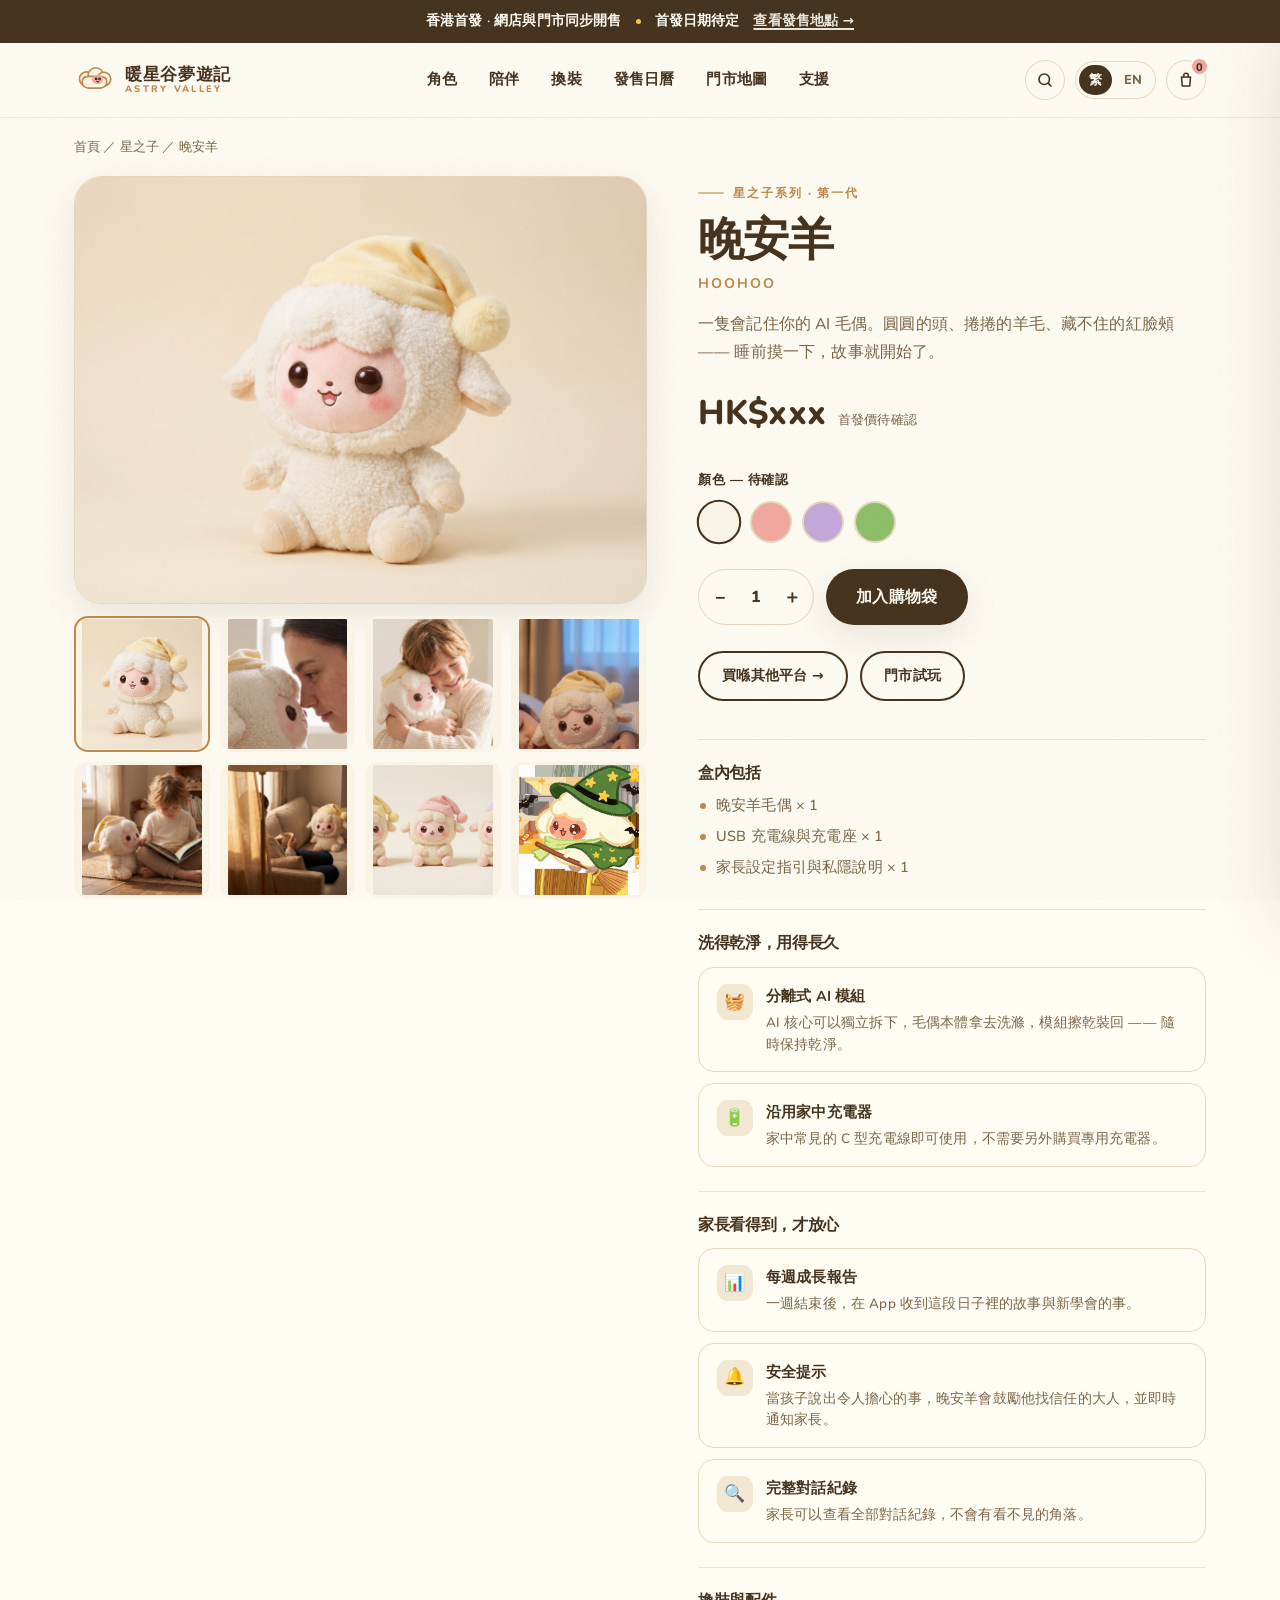
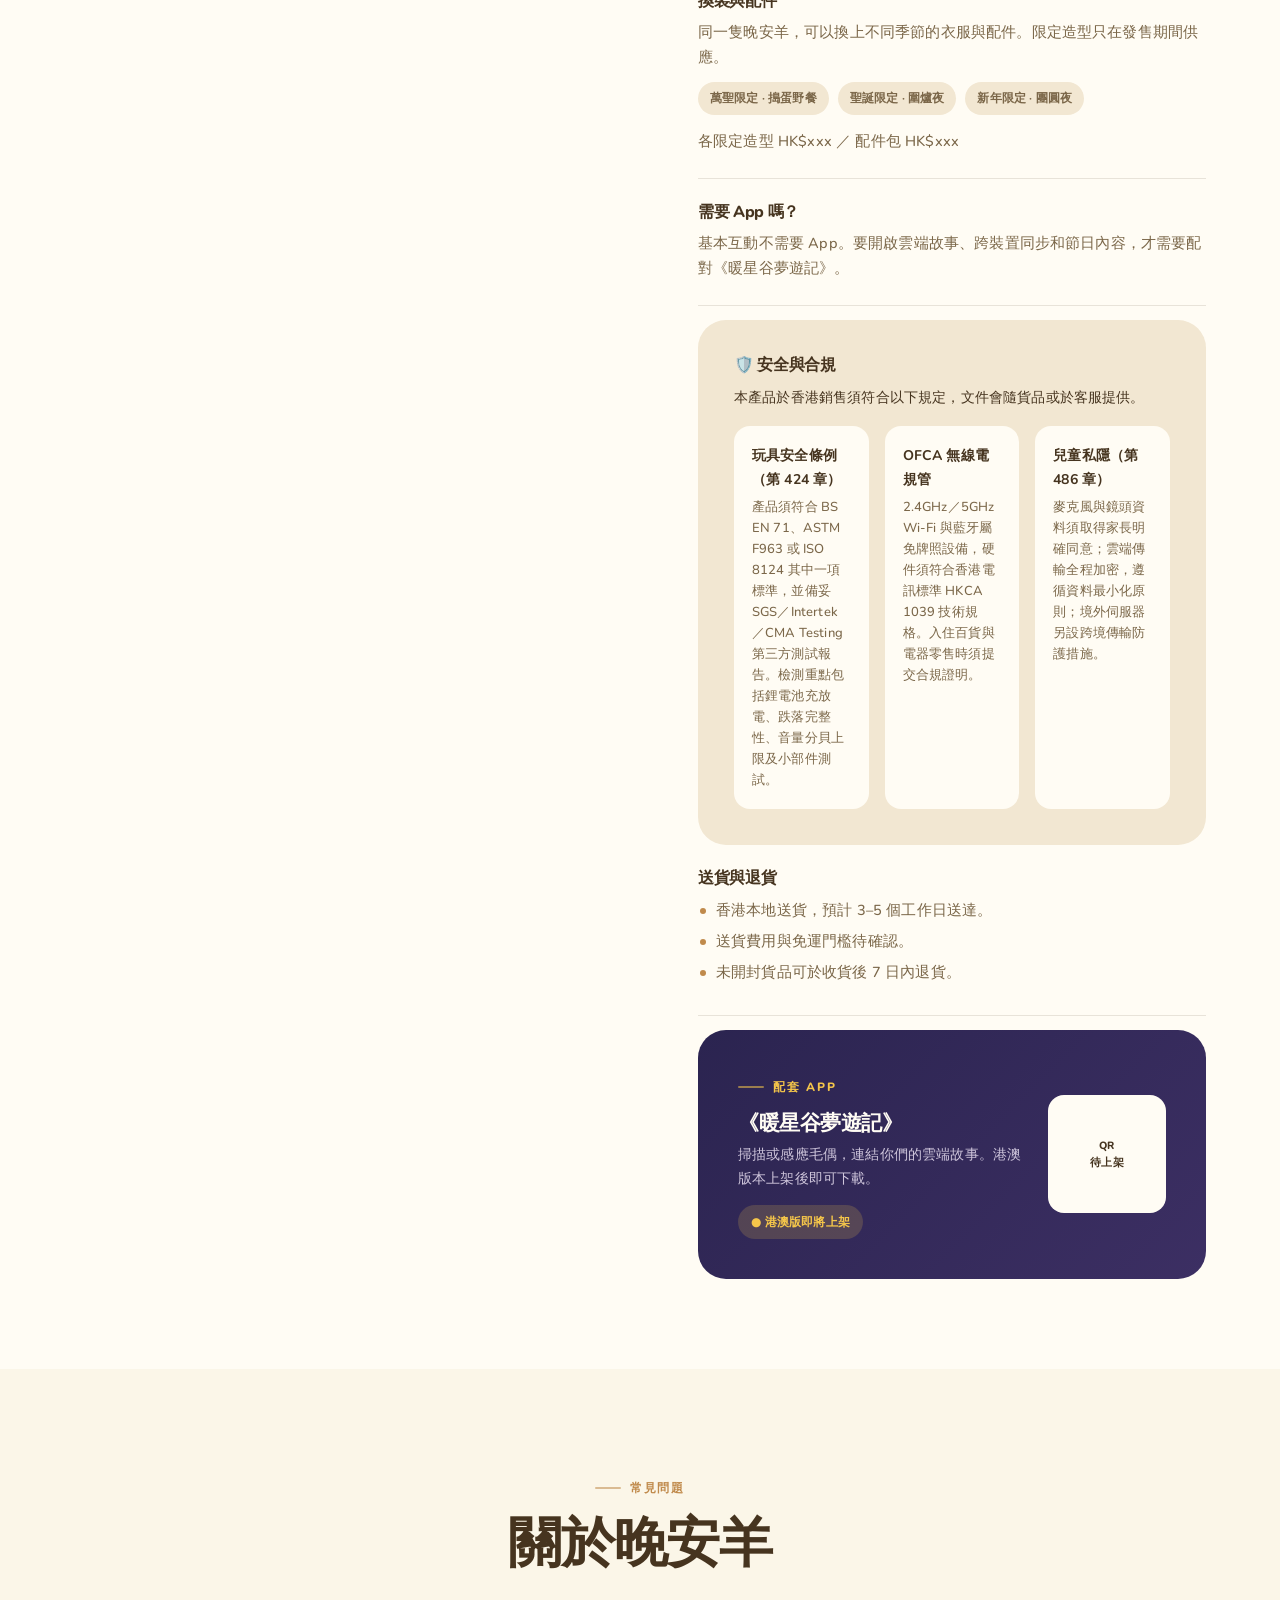
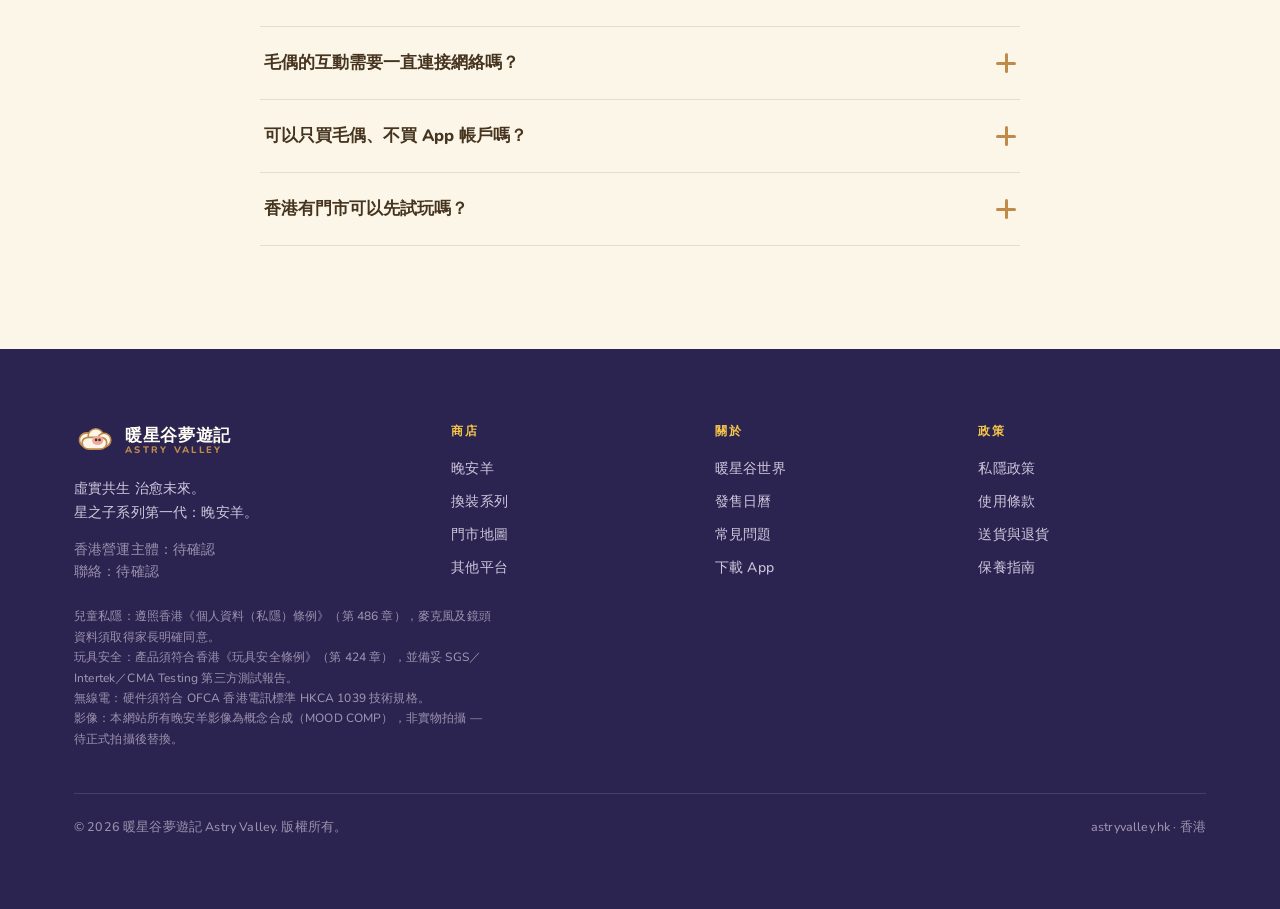
==== commit bfc56ad0: "Confirm English character name: Goodnight Sheep -> Hoohoo Official English localisation on astryai.c" ====
--- a/product.html
+++ b/product.html
@@ -3,10 +3,10 @@
 <head>
 <meta charset="utf-8">
 <meta name="viewport" content="width=device-width,initial-scale=1">
-<title>晚安羊 Goodnight Sheep｜暖星谷夢遊記 Astry Valley</title>
+<title>晚安羊 Hoohoo｜暖星谷夢遊記 Astry Valley</title>
 <meta name="description" content="晚安羊 · 星之子系列第一代 AI 毛偶。虛實共生，治愈未來。香港首發。">
 <link rel="canonical" href="https://astryvalley.hk/products/goodnight-sheep/">
-<meta property="og:title" content="晚安羊 Goodnight Sheep｜暖星谷夢遊記">
+<meta property="og:title" content="晚安羊 Hoohoo｜暖星谷夢遊記">
 <meta property="og:type" content="product">
 <link rel="preconnect" href="https://fonts.googleapis.com">
 <link rel="preconnect" href="https://fonts.gstatic.com" crossorigin>
@@ -115,7 +115,7 @@
       <div class="pdp-info">
         <span class="eyebrow">星之子系列 · 第一代</span>
         <h1 class="h1 mt-s">晚安羊</h1>
-        <p class="pdp-en" data-ph="英文名稱待 IP 方確認">Goodnight Sheep<span class="ph-flag">英文名待確認</span></p>
+        <p class="pdp-en">Hoohoo</p>
 
         <p class="lede mt-s" style="font-size:15.5px">
           一隻會記住你的 AI 毛偶。圓圓的頭、捲捲的羊毛、藏不住的紅臉頰 ——
--- a/assets/css/style.css
+++ b/assets/css/style.css
@@ -659,3 +659,13 @@
 @media (prefers-reduced-motion:reduce){
   *{animation-duration:.01ms !important;transition-duration:.01ms !important}
 }
+
+/* ---- hosting badge clearance ----
+   The secondary review host injects a fixed badge at the viewport
+   bottom-right. It overlapped the .hero-credit MOOD COMP provenance
+   disclosure, hiding most of the compliance line. Lift the desktop caption
+   clear of it; mobile is left as designed (the caption is left-aligned
+   there). */
+@media (min-width:901px){
+  .hero-credit{bottom:58px}
+}
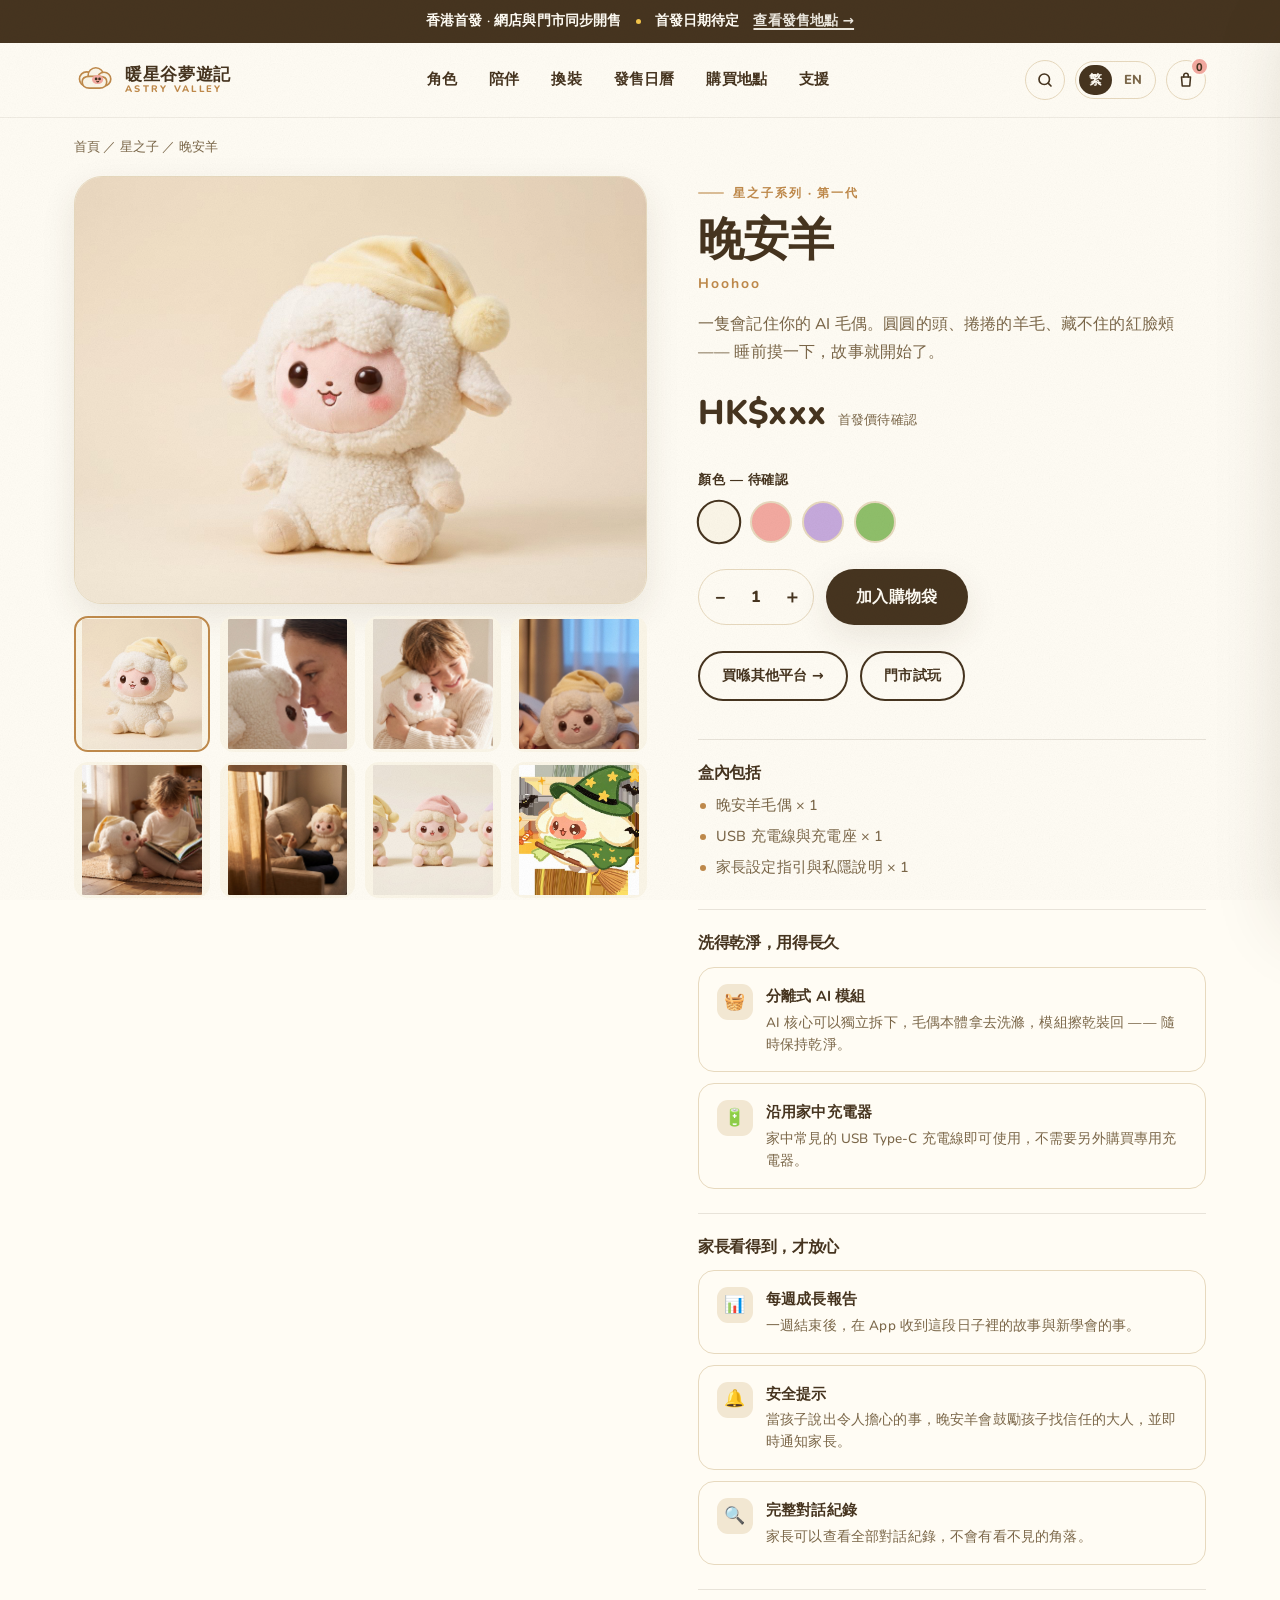
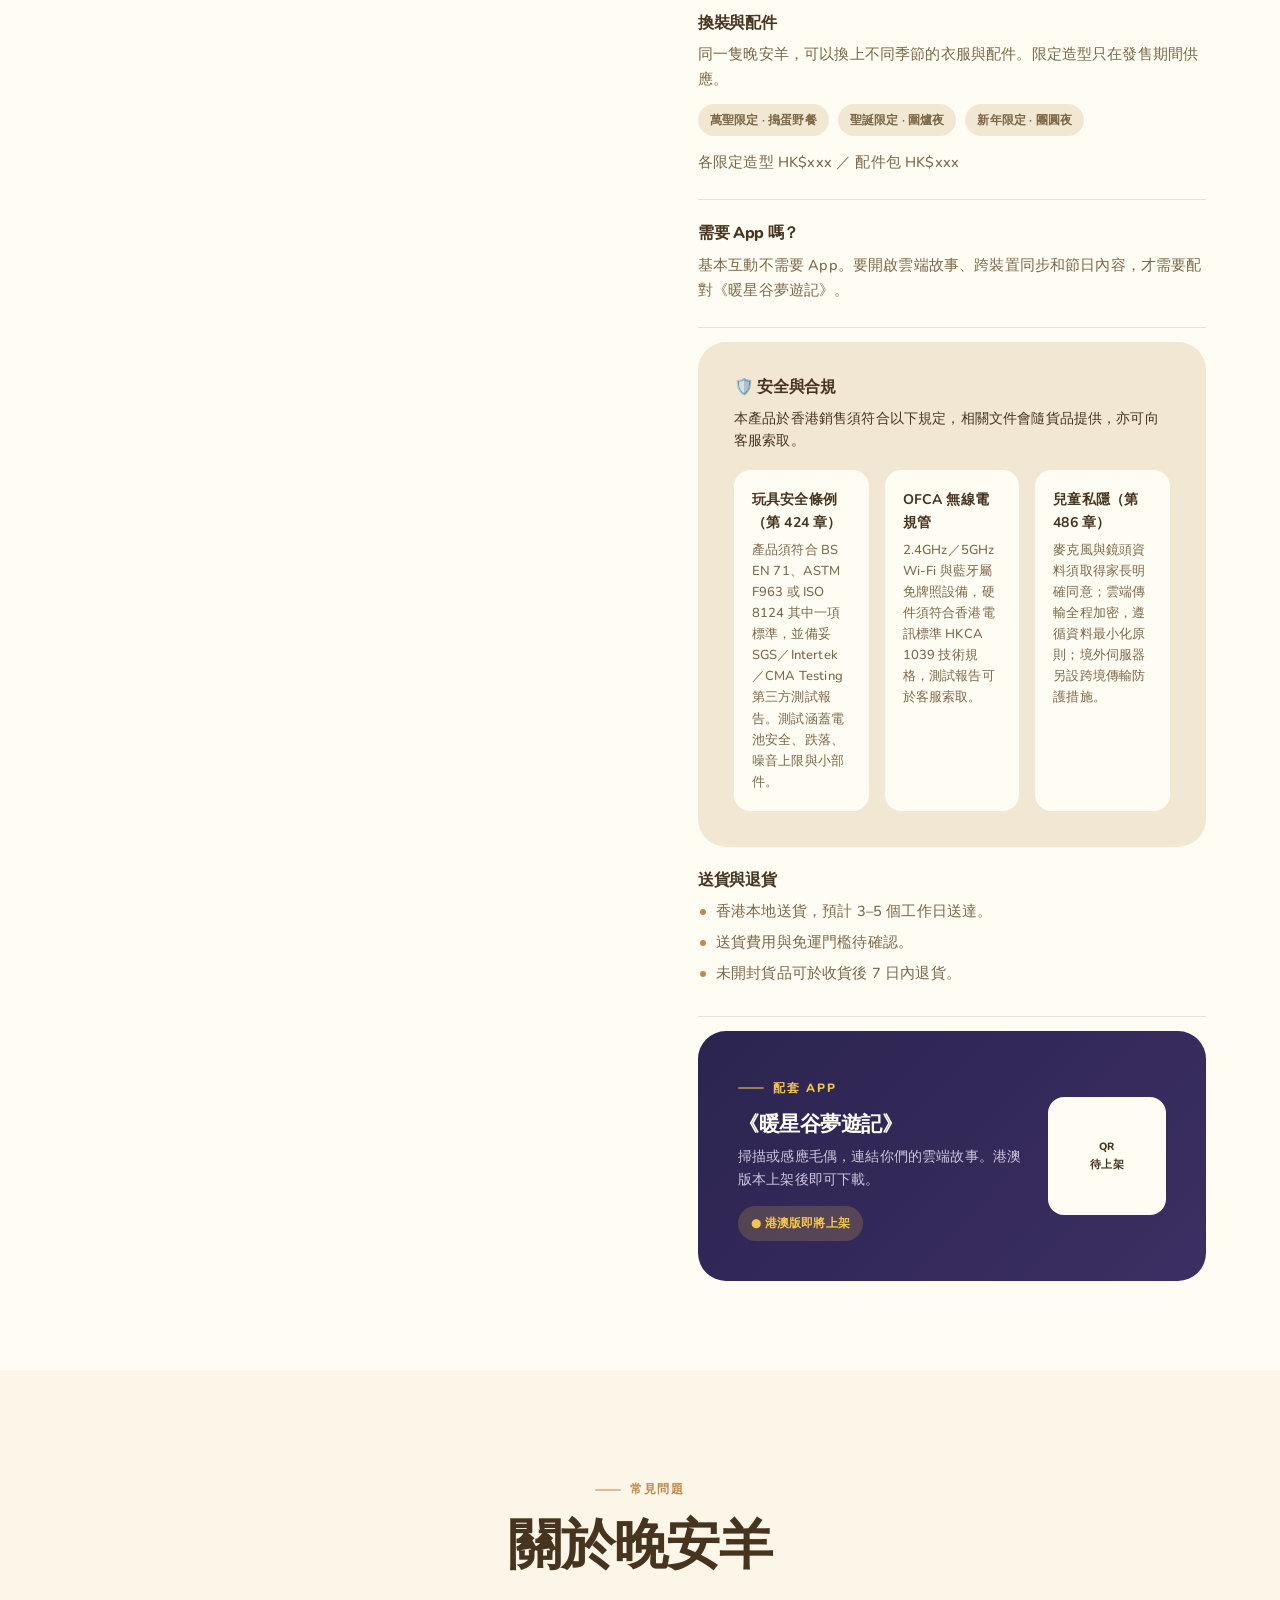
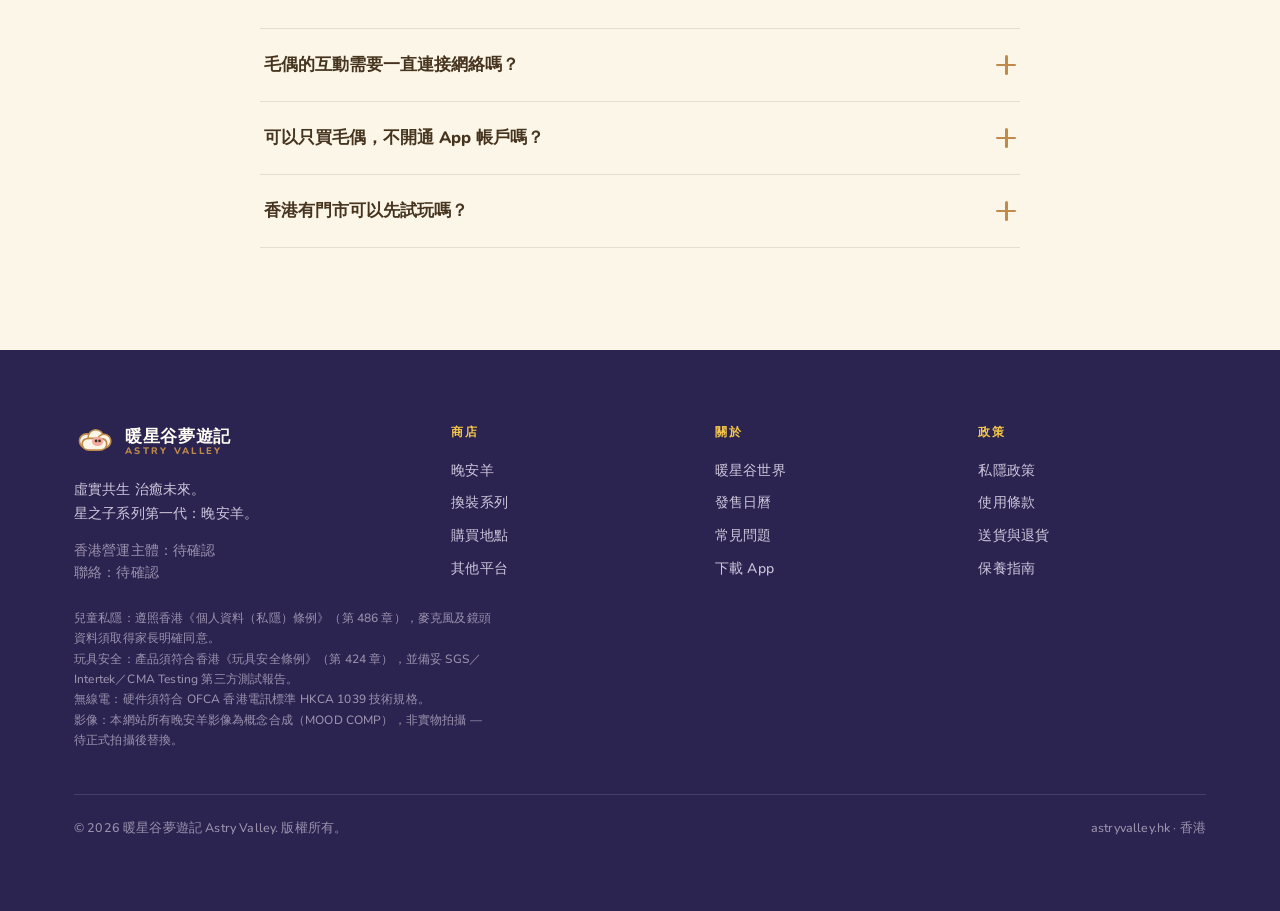
==== commit a37a947b: "Copywriting pass for HK launch: fix zh-Hant wording, unify pronoun 牠, Hoohoo canonical/OG slug, cons" ====
--- a/product.html
+++ b/product.html
@@ -3,11 +3,14 @@
 <head>
 <meta charset="utf-8">
 <meta name="viewport" content="width=device-width,initial-scale=1">
-<title>晚安羊 Hoohoo｜暖星谷夢遊記 Astry Valley</title>
-<meta name="description" content="晚安羊 · 星之子系列第一代 AI 毛偶。虛實共生，治愈未來。香港首發。">
-<link rel="canonical" href="https://astryvalley.hk/products/goodnight-sheep/">
-<meta property="og:title" content="晚安羊 Hoohoo｜暖星谷夢遊記">
+<title>晚安羊 Hoohoo｜AI 毛偶｜暖星谷夢遊記 Astry Valley 香港</title>
+<meta name="description" content="晚安羊 · 星之子系列第一代 AI 毛偶。虛實共生，治癒未來。香港首發。">
+<link rel="canonical" href="https://astryvalley.hk/products/hoohoo/">
+<meta property="og:title" content="晚安羊 Hoohoo｜暖星谷夢遊記 Astry Valley">
+<meta property="og:description" content="一隻會記住你的 AI 毛偶。虛實共生，治癒未來。">
 <meta property="og:type" content="product">
+<meta property="og:locale" content="zh_HK">
+<meta property="og:url" content="https://astryvalley.hk/products/hoohoo/">
 <link rel="preconnect" href="https://fonts.googleapis.com">
 <link rel="preconnect" href="https://fonts.gstatic.com" crossorigin>
 <link href="https://fonts.googleapis.com/css2?family=Nunito:wght@500;700;800;900&display=swap" rel="stylesheet">
@@ -50,7 +53,7 @@
         <li><a href="index.html#world">陪伴</a></li>
         <li><a href="index.html#drops">換裝</a></li>
         <li><a href="index.html#calendar">發售日曆</a></li>
-        <li><a href="store.html">門市地圖</a></li>
+        <li><a href="store.html">購買地點</a></li>
         <li><a href="index.html#support">支援</a></li>
       </ul>
     </nav>
@@ -84,7 +87,7 @@
   <a class="mn-link" href="index.html#world">陪伴</a>
   <a class="mn-link" href="index.html#drops">換裝</a>
   <a class="mn-link" href="index.html#calendar">發售日曆</a>
-  <a class="mn-link" href="store.html">門市地圖</a>
+  <a class="mn-link" href="store.html">購買地點</a>
   <a class="mn-link" href="index.html#support">支援</a>
 </div>
 
@@ -172,7 +175,7 @@
                 <div class="pi" aria-hidden="true">🔋</div>
                 <div>
                   <b data-ph="充電規格待確認">沿用家中充電器</b>
-                  <p data-ph="充電規格待確認">家中常見的 C 型充電線即可使用，不需要另外購買專用充電器。</p>
+                  <p data-ph="充電規格待確認">家中常見的 USB Type-C 充電線即可使用，不需要另外購買專用充電器。</p>
                 </div>
               </div>
             </div>
@@ -193,7 +196,7 @@
                 <div class="pi" aria-hidden="true">🔔</div>
                 <div>
                   <b data-ph="家長端功能待技術確認">安全提示</b>
-                  <p data-ph="家長端功能待技術確認">當孩子說出令人擔心的事，晚安羊會鼓勵他找信任的大人，並即時通知家長。</p>
+                  <p data-ph="家長端功能待技術確認">當孩子說出令人擔心的事，晚安羊會鼓勵孩子找信任的大人，並即時通知家長。</p>
                 </div>
               </div>
               <div class="parent-item">
@@ -225,16 +228,16 @@
           <div class="safety">
             <h4>🛡️ 安全與合規</h4>
             <p class="small">
-              本產品於香港銷售須符合以下規定，文件會隨貨品或於客服提供。
+              本產品於香港銷售須符合以下規定，相關文件會隨貨品提供，亦可向客服索取。
             </p>
             <div class="safety-grid">
               <div class="safety-item">
                 <b>玩具安全條例（第 424 章）</b>
-                <p>產品須符合 BS EN 71、ASTM F963 或 ISO 8124 其中一項標準，並備妥 SGS／Intertek／CMA Testing 第三方測試報告。檢測重點包括鋰電池充放電、跌落完整性、音量分貝上限及小部件測試。</p>
+                <p>產品須符合 BS EN 71、ASTM F963 或 ISO 8124 其中一項標準，並備妥 SGS／Intertek／CMA Testing 第三方測試報告。測試涵蓋電池安全、跌落、噪音上限與小部件。</p>
               </div>
               <div class="safety-item">
                 <b>OFCA 無線電規管</b>
-                <p>2.4GHz／5GHz Wi-Fi 與藍牙屬免牌照設備，硬件須符合香港電訊標準 HKCA 1039 技術規格。入住百貨與電器零售時須提交合規證明。</p>
+                <p>2.4GHz／5GHz Wi-Fi 與藍牙屬免牌照設備，硬件須符合香港電訊標準 HKCA 1039 技術規格，測試報告可於客服索取。</p>
               </div>
               <div class="safety-item">
                 <b>兒童私隱（第 486 章）</b>
@@ -277,15 +280,15 @@
       <div class="faq">
         <div class="faq-item">
           <button class="faq-q">毛偶的互動需要一直連接網絡嗎？<span class="pm" aria-hidden="true"></span></button>
-          <div class="faq-a"><p data-ph="技術規格待確認">基本本地互動可離線使用；雲端對話與故事生成則需要連接網絡。詳細規格待技術確認後補充。</p></div>
+          <div class="faq-a"><p data-ph="技術規格待確認">基本互動可離線使用；雲端對話與故事生成則需要連接網絡。詳細規格待技術確認後補充。</p></div>
         </div>
         <div class="faq-item">
-          <button class="faq-q">可以只買毛偶、不買 App 帳戶嗎？<span class="pm" aria-hidden="true"></span></button>
+          <button class="faq-q">可以只買毛偶，不開通 App 帳戶嗎？<span class="pm" aria-hidden="true"></span></button>
           <div class="faq-a"><p>可以。基本互動不需要帳戶；雲端故事、跨裝置同步與節日內容需要家長註冊並給予明確同意。</p></div>
         </div>
         <div class="faq-item">
           <button class="faq-q">香港有門市可以先試玩嗎？<span class="pm" aria-hidden="true"></span></button>
-          <div class="faq-a"><p>有，百貨專櫃、玩具店與潮流店都會設有互動展示機。確實地點見「門市地圖」。</p></div>
+          <div class="faq-a"><p>首批銷售點正在洽談中，涵蓋百貨專櫃、玩具店與潮流店，並會設互動展示機。確認後會在「購買地點」頁面公布。</p></div>
         </div>
       </div>
     </div>
@@ -310,7 +313,7 @@
             <span class="brand-en">ASTRY VALLEY</span>
           </span>
         </div>
-        <p style="max-width:34ch;line-height:1.72">虛實共生 治愈未來。<br>星之子系列第一代：晚安羊。</p>
+        <p style="max-width:34ch;line-height:1.72">虛實共生 治癒未來。<br>星之子系列第一代：晚安羊。</p>
         <p class="small mt-s" style="color:#9C92AE">
           香港營運主體：<span data-ph="香港公司資料待確認">待確認</span><br>
           聯絡：<span data-ph="客服電郵待確認">待確認</span>
@@ -321,7 +324,7 @@
         <ul>
           <li><a href="product.html">晚安羊</a></li>
           <li><a href="index.html#drops">換裝系列</a></li>
-          <li><a href="store.html">門市地圖</a></li>
+          <li><a href="store.html">購買地點</a></li>
           <li><a href="store.html#platforms">其他平台</a></li>
         </ul>
       </div>
--- a/assets/css/style.css
+++ b/assets/css/style.css
@@ -460,7 +460,7 @@
 .thumb img{width:100%;height:100%;object-fit:cover}
 .thumb.on{border-color:var(--brown)}
 .pdp-info .h1{font-size:clamp(30px,4vw,46px)}
-.pdp-en{font-size:14px;font-weight:700;letter-spacing:.14em;color:var(--brown);text-transform:uppercase;margin-top:8px}
+.pdp-en{font-size:14px;font-weight:700;letter-spacing:.14em;color:var(--brown);margin-top:8px}
 .price-row{display:flex;align-items:baseline;gap:12px;margin-top:20px}
 .price{font-family:var(--font-d);font-weight:800;font-size:34px}
 .price-note{font-size:12.5px;color:var(--ink-2)}
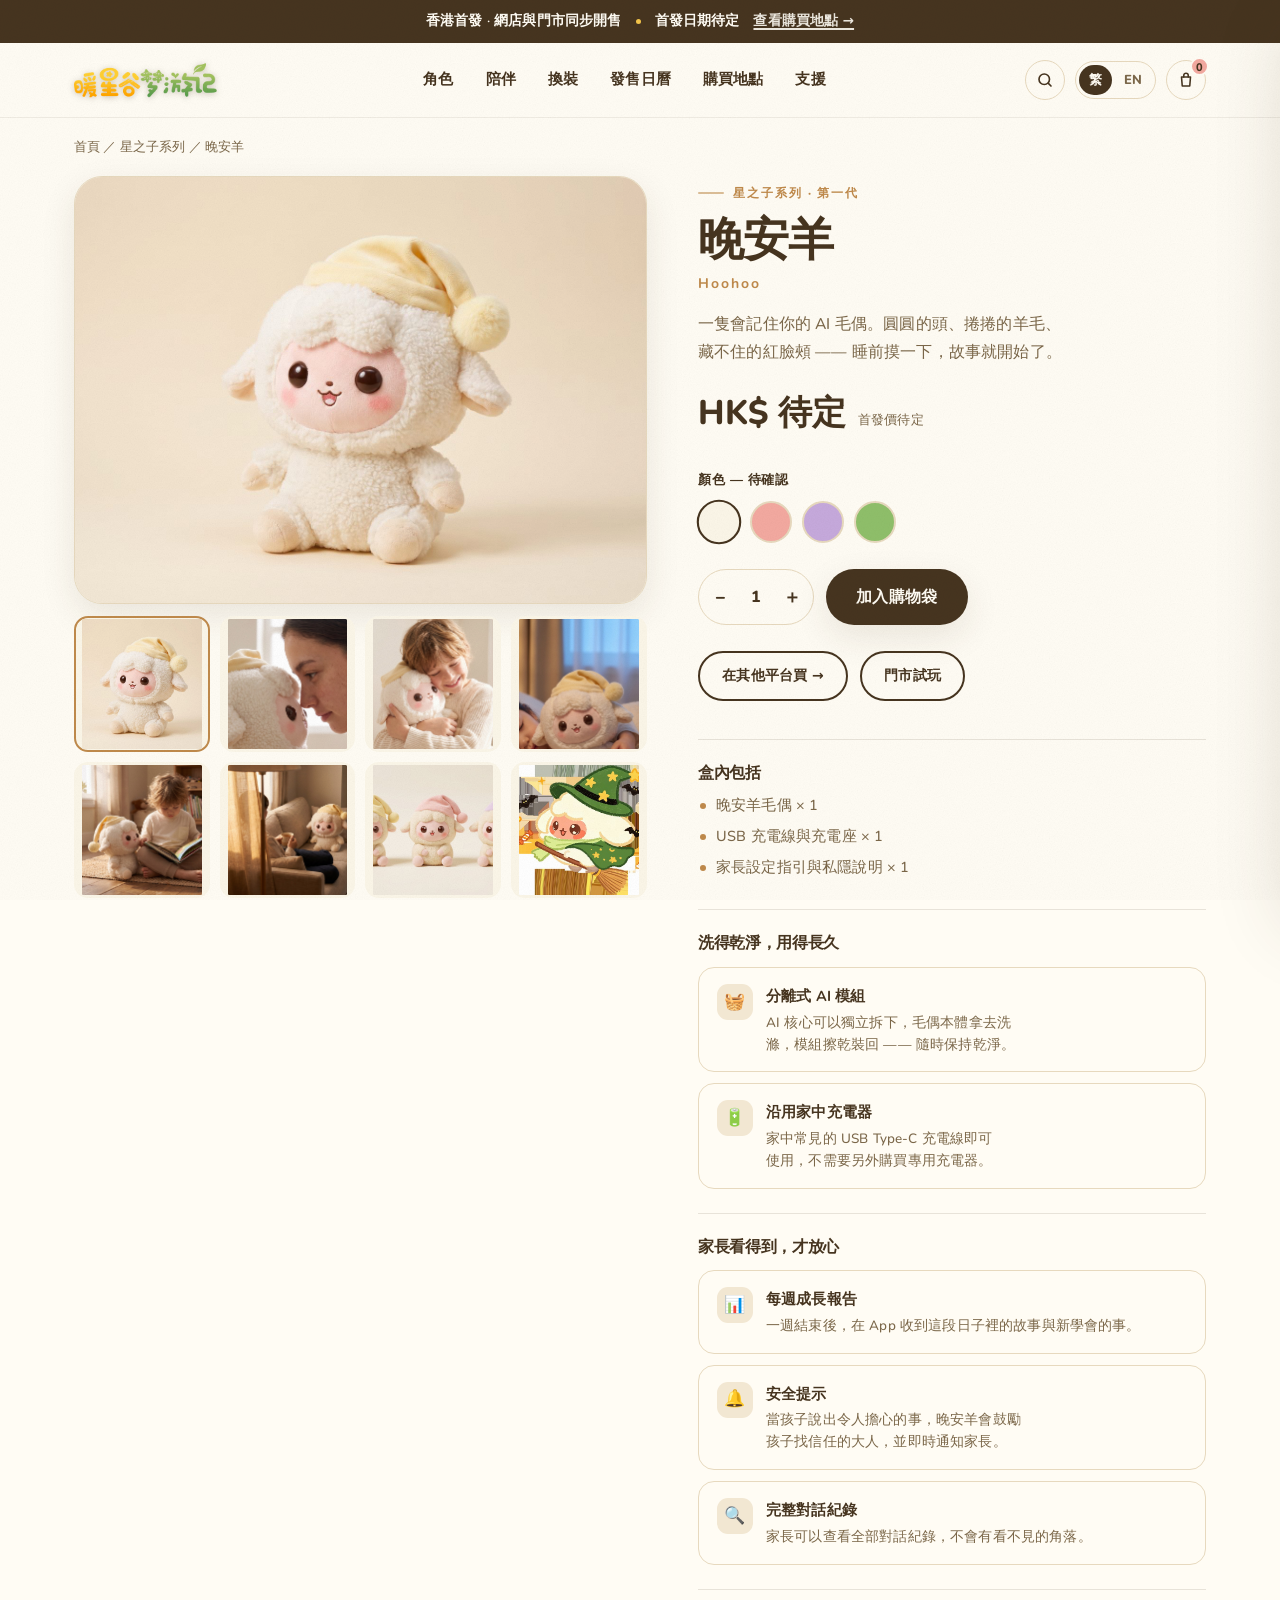
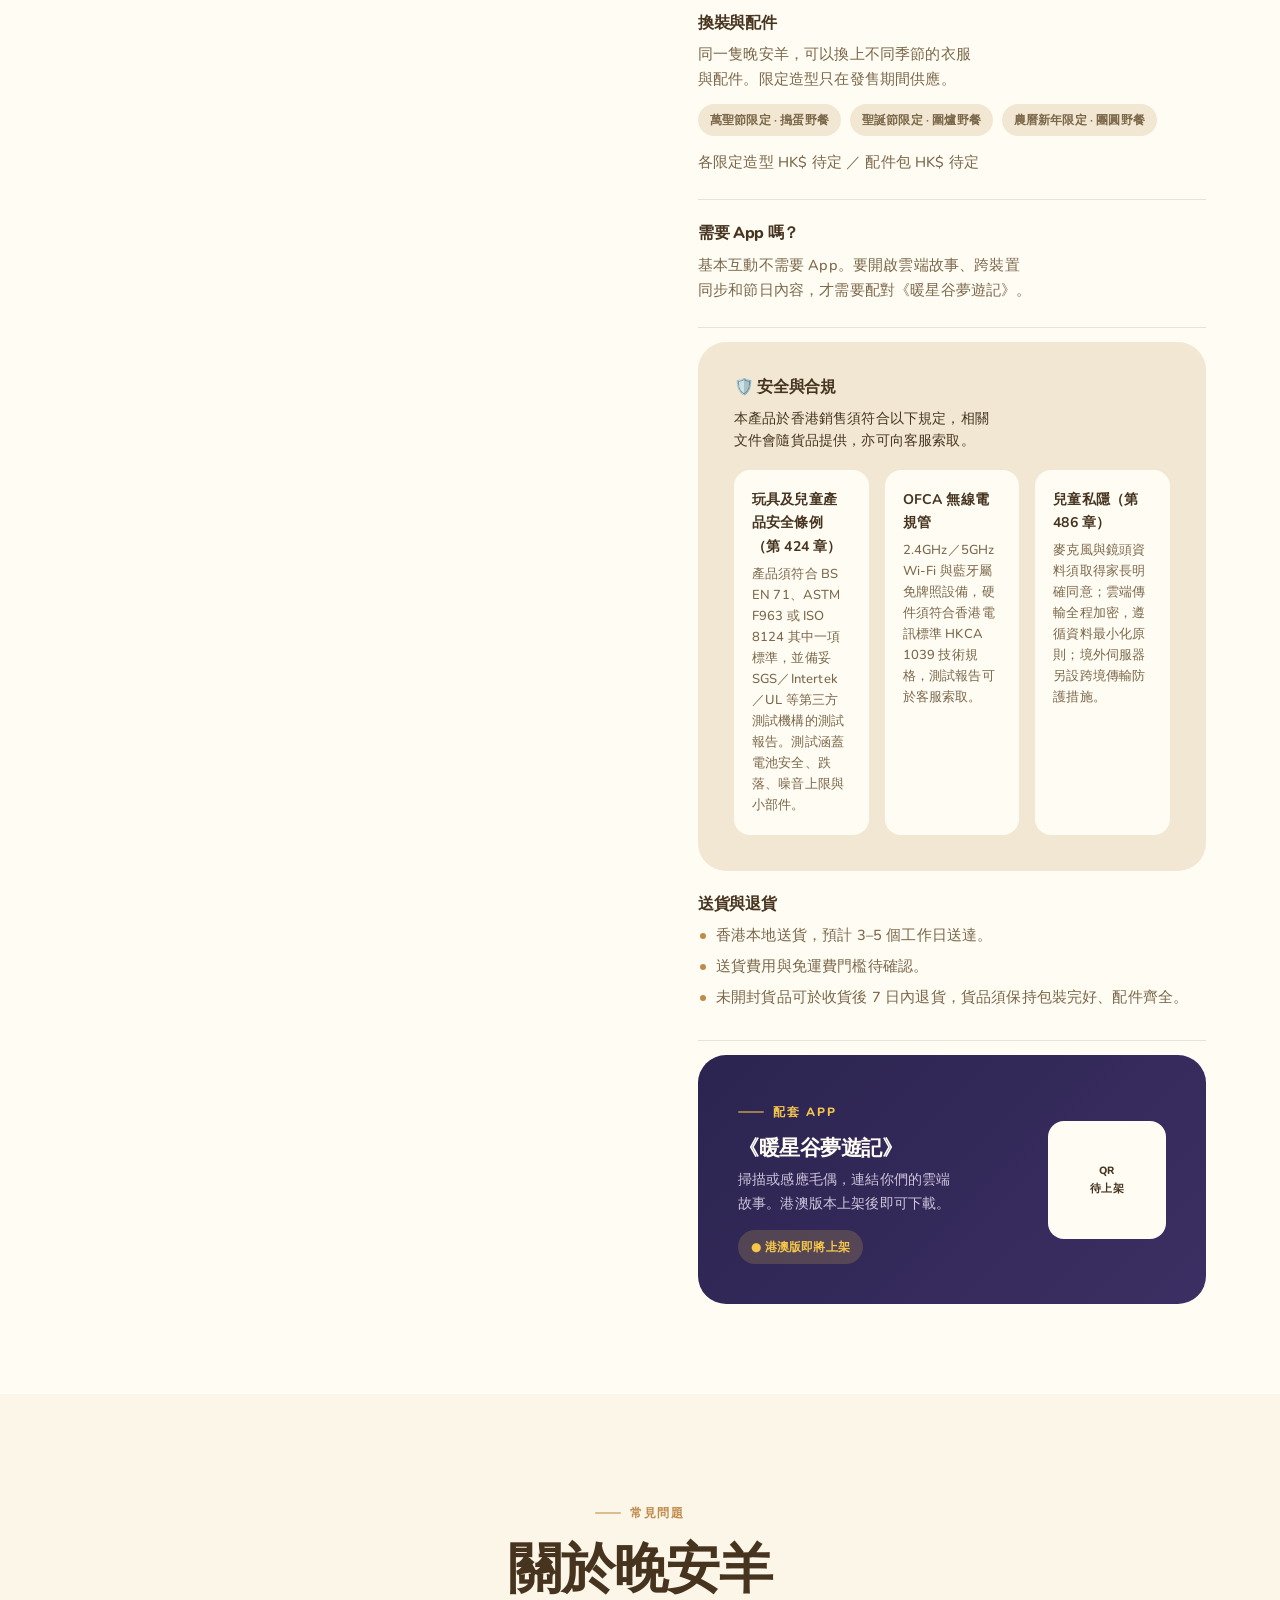
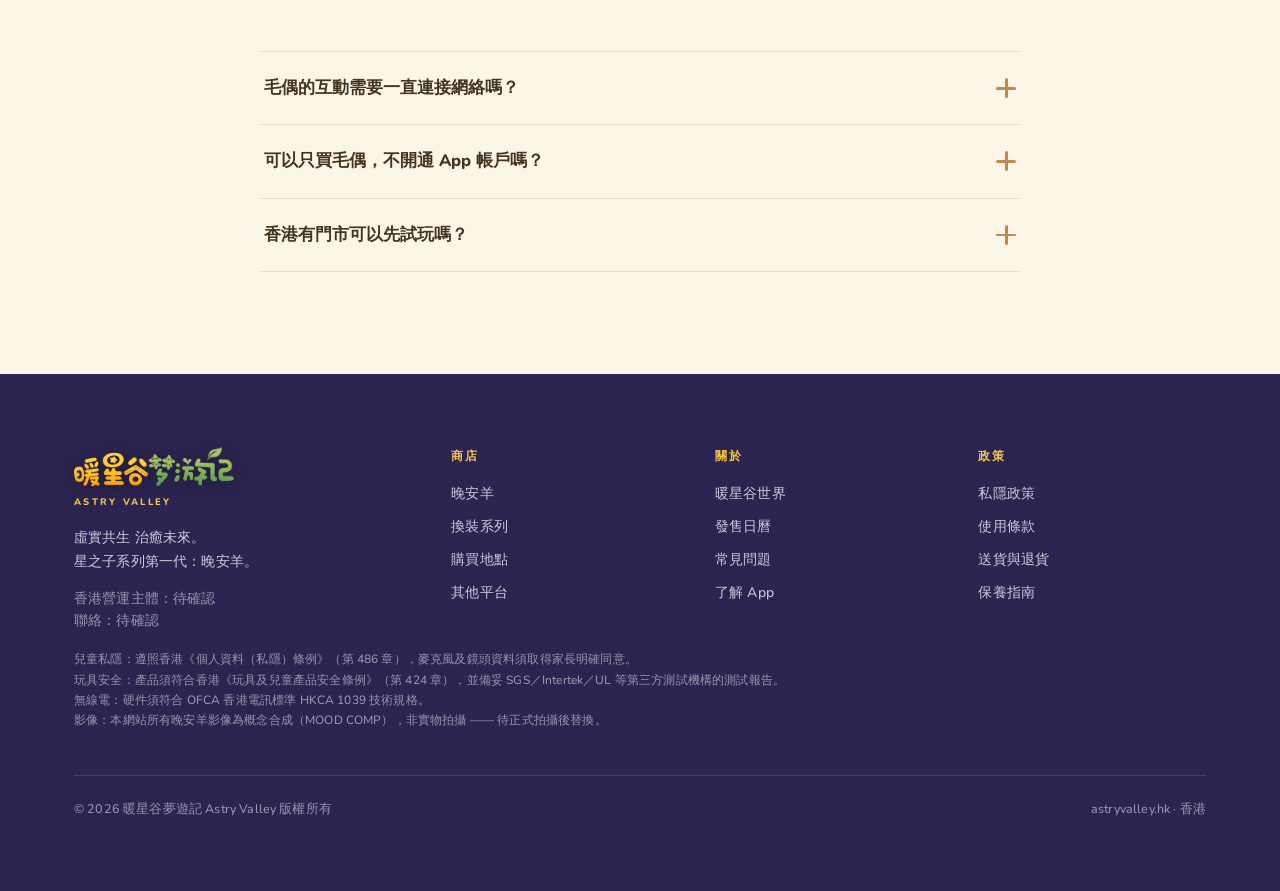
==== commit 4b29a10a: "HK copy pass 2: official logo, wider text blocks, balanced CJK line breaks Copy (zh-Hant-HK): - Alig" ====
--- a/product.html
+++ b/product.html
@@ -26,26 +26,14 @@
     <span>香港首發 · 網店與門市同步開售</span>
     <span class="sep" aria-hidden="true"></span>
     <span data-ph="首發日期待確認">首發日期待定</span>
-    <a href="store.html">查看發售地點 →</a>
+    <a href="store.html">查看購買地點 →</a>
   </div>
 </div>
 
 <header class="site-head">
   <div class="wrap head-inner">
-    <a class="brand" href="index.html" aria-label="暖星谷夢遊記 Astry Valley">
-      <svg class="brand-mark" viewBox="0 0 44 40" fill="none" aria-hidden="true">
-        <g fill="#FBF6E8" stroke="#C08A4B" stroke-width="1.8" stroke-linejoin="round">
-          <circle cx="14" cy="19" r="8"/><circle cx="24" cy="15" r="8.5"/><circle cx="33" cy="19" r="7.5"/>
-          <path d="M9 22c0-4 3-6 8-6h11c5 0 8 2 8 6s-3 7-8 7H17c-5 0-8-3-8-7Z"/>
-        </g>
-        <ellipse cx="26" cy="19.5" rx="6.2" ry="5" fill="#F3A9A0"/>
-        <circle cx="24.3" cy="18.8" r="1.5" fill="#46341F"/><circle cx="28.1" cy="18.8" r="1.5" fill="#46341F"/>
-        <path d="M25.2 21.6c.5.6 1.3.6 1.8 0" stroke="#46341F" stroke-width="1.4" stroke-linecap="round"/>
-      </svg>
-      <span class="brand-txt">
-        <span class="brand-cn">暖星谷夢遊記</span>
-        <span class="brand-en">ASTRY VALLEY</span>
-      </span>
+    <a class="brand" href="index.html" aria-label="暖星谷夢遊記 Astry Valley 首頁">
+      <img class="brand-logo" src="assets/img/astryai_logo_CN.png" alt="暖星谷夢遊記 Astry Valley" width="223" height="54">
     </a>
     <nav class="nav" aria-label="主導覽">
       <ul class="nav-list">
@@ -94,7 +82,7 @@
 <main id="main">
   <div class="wrap">
     <nav class="breadcrumb" aria-label="麵包屑">
-      <a href="index.html">首頁</a> ／ <a href="index.html#character">星之子</a> ／ <span>晚安羊</span>
+      <a href="index.html">首頁</a> ／ <a href="index.html#character">星之子系列</a> ／ <span>晚安羊</span>
     </nav>
 
     <div class="pdp">
@@ -126,8 +114,8 @@
         </p>
 
         <div class="price-row">
-          <span class="price" data-ph="售價待客戶確認">HK$xxx</span>
-          <span class="price-note" data-ph="售價待客戶確認">首發價待確認</span>
+          <span class="price" data-ph="售價待客戶確認">HK$ 待定</span>
+          <span class="price-note" data-ph="售價待客戶確認">首發價待定</span>
         </div>
 
         <p class="variant-label">顏色 — <span data-ph="SKU 組合待確認">待確認</span></p>
@@ -147,7 +135,7 @@
           <button class="btn btn-primary" id="addBtn">加入購物袋</button>
         </div>
         <div class="buy-row">
-          <a class="btn btn-ghost btn-sm" href="store.html#platforms">買喺其他平台 →</a>
+          <a class="btn btn-ghost btn-sm" href="store.html#platforms">在其他平台買 →</a>
           <a class="btn btn-ghost btn-sm" href="store.html">門市試玩</a>
         </div>
 
@@ -213,11 +201,11 @@
             <h4>換裝與配件</h4>
             <p>同一隻晚安羊，可以換上不同季節的衣服與配件。限定造型只在發售期間供應。</p>
             <div class="badge-row">
-              <span>萬聖限定 · 搗蛋野餐</span>
-              <span>聖誕限定 · 圍爐夜</span>
-              <span>新年限定 · 團圓夜</span>
+              <span>萬聖節限定 · 搗蛋野餐</span>
+              <span>聖誕節限定 · 圍爐野餐</span>
+              <span>農曆新年限定 · 團圓野餐</span>
             </div>
-            <p class="small mt-s" data-ph="售價待確認">各限定造型 HK$xxx ／ 配件包 HK$xxx</p>
+            <p class="small mt-s" data-ph="售價待確認">各限定造型 HK$ 待定 ／ 配件包 HK$ 待定</p>
           </div>
 
           <div class="pdp-block">
@@ -232,8 +220,8 @@
             </p>
             <div class="safety-grid">
               <div class="safety-item">
-                <b>玩具安全條例（第 424 章）</b>
-                <p>產品須符合 BS EN 71、ASTM F963 或 ISO 8124 其中一項標準，並備妥 SGS／Intertek／CMA Testing 第三方測試報告。測試涵蓋電池安全、跌落、噪音上限與小部件。</p>
+                <b>玩具及兒童產品安全條例（第 424 章）</b>
+                <p>產品須符合 BS EN 71、ASTM F963 或 ISO 8124 其中一項標準，並備妥 SGS／Intertek／UL 等第三方測試機構的測試報告。測試涵蓋電池安全、跌落、噪音上限與小部件。</p>
               </div>
               <div class="safety-item">
                 <b>OFCA 無線電規管</b>
@@ -250,8 +238,8 @@
             <h4>送貨與退貨</h4>
             <ul>
               <li data-ph="送貨安排待確認">香港本地送貨，預計 3–5 個工作日送達。</li>
-              <li data-ph="送貨費用待確認">送貨費用與免運門檻待確認。</li>
-              <li data-ph="退貨條款待確認">未開封貨品可於收貨後 7 日內退貨。</li>
+              <li data-ph="送貨費用待確認">送貨費用與免運費門檻待確認。</li>
+              <li data-ph="退貨條款待確認">未開封貨品可於收貨後 7 日內退貨，貨品須保持包裝完好、配件齊全。</li>
             </ul>
           </div>
         </div>
@@ -300,18 +288,8 @@
     <div class="foot-grid">
       <div>
         <div class="foot-brand">
-          <svg class="brand-mark" viewBox="0 0 44 40" fill="none" aria-hidden="true">
-            <g fill="#FBF6E8" stroke="#C08A4B" stroke-width="1.8" stroke-linejoin="round">
-              <circle cx="14" cy="19" r="8"/><circle cx="24" cy="15" r="8.5"/><circle cx="33" cy="19" r="7.5"/>
-              <path d="M9 22c0-4 3-6 8-6h11c5 0 8 2 8 6s-3 7-8 7H17c-5 0-8-3-8-7Z"/>
-            </g>
-            <ellipse cx="26" cy="19.5" rx="6.2" ry="5" fill="#F3A9A0"/>
-            <circle cx="24.3" cy="18.8" r="1.5" fill="#46341F"/><circle cx="28.1" cy="18.8" r="1.5" fill="#46341F"/>
-          </svg>
-          <span class="brand-txt">
-            <span class="brand-cn" style="color:var(--cream)">暖星谷夢遊記</span>
-            <span class="brand-en">ASTRY VALLEY</span>
-          </span>
+          <img class="brand-logo" src="assets/img/astryai_logo_CN.png" alt="暖星谷夢遊記 Astry Valley" width="223" height="54">
+          <span class="brand-en">ASTRY VALLEY</span>
         </div>
         <p style="max-width:34ch;line-height:1.72">虛實共生 治癒未來。<br>星之子系列第一代：晚安羊。</p>
         <p class="small mt-s" style="color:#9C92AE">
@@ -334,7 +312,7 @@
           <li><a href="index.html#world">暖星谷世界</a></li>
           <li><a href="index.html#calendar">發售日曆</a></li>
           <li><a href="index.html#support">常見問題</a></li>
-          <li><a href="index.html#app">下載 App</a></li>
+          <li><a href="index.html#app">了解 App</a></li>
         </ul>
       </div>
       <div>
@@ -349,12 +327,12 @@
     </div>
     <p class="compliance">
       兒童私隱：遵照香港《個人資料（私隱）條例》（第 486 章），麥克風及鏡頭資料須取得家長明確同意。<br>
-      玩具安全：產品須符合香港《玩具安全條例》（第 424 章），並備妥 SGS／Intertek／CMA Testing 第三方測試報告。<br>
+      玩具安全：產品須符合香港《玩具及兒童產品安全條例》（第 424 章），並備妥 SGS／Intertek／UL 等第三方測試機構的測試報告。<br>
       無線電：硬件須符合 OFCA 香港電訊標準 HKCA 1039 技術規格。<br>
-      影像：本網站所有晚安羊影像為概念合成（MOOD COMP），非實物拍攝 — 待正式拍攝後替換。
+      影像：本網站所有晚安羊影像為概念合成（MOOD COMP），非實物拍攝 —— 待正式拍攝後替換。
     </p>
     <div class="foot-bottom">
-      <span>© 2026 暖星谷夢遊記 Astry Valley. 版權所有。</span>
+      <span>© 2026 暖星谷夢遊記 Astry Valley 版權所有</span>
       <span>astryvalley.hk · 香港</span>
     </div>
   </div>
--- a/assets/css/style.css
+++ b/assets/css/style.css
@@ -43,7 +43,7 @@
 body{
   margin:0;background:var(--cream);color:var(--ink);
   font-family:var(--font);font-size:16px;line-height:1.7;
-  font-weight:500;letter-spacing:.01em;
+  font-weight:500;letter-spacing:.01em;text-wrap:pretty;
   -webkit-font-smoothing:antialiased;overflow-x:hidden;
 }
 img{max-width:100%;display:block}
@@ -83,7 +83,13 @@
 .h2{font-size:clamp(30px,4.6vw,54px)}
 .h3{font-size:clamp(21px,2.5vw,29px)}
 .h4{font-size:18px}
-.lede{font-size:clamp(16px,1.7vw,19px);line-height:1.78;color:var(--ink-2);max-width:56ch}
+.h1,.h2,.h3,.h4,.h5{text-wrap:balance}
+/* CJK orphans: Chrome's `pretty` barely rebalances zh-Hant, so balance the
+   short marketing paragraphs explicitly */
+.lede,.feature p,.step p,.retail-card p,.parent-item p,.pdp-block p,
+.safety-item p,.safety p,.faq-a p,.mood-band-sub,.mood-band-line,
+.world-card figcaption,.hero-lede,.support p,.app-band p,li{text-wrap:balance}
+.lede{font-size:clamp(16px,1.7vw,19px);line-height:1.78;color:var(--ink-2);max-width:62ch}
 .section--night .lede{color:#DCD3E6}
 .muted{color:var(--ink-2)}
 .small{font-size:13.5px;line-height:1.6}
@@ -138,6 +144,7 @@
 /* invert nav colours while it sits on the dark hero photo */
 .page-home .site-head:not(.is-stuck) .brand-cn{color:var(--cream)}
 .page-home .site-head:not(.is-stuck) .brand-en{color:var(--sun)}
+.page-home .site-head:not(.is-stuck) .brand-logo{filter:drop-shadow(0 2px 14px rgba(20,12,4,.55))}
 .page-home .site-head:not(.is-stuck) .nav-list a{color:rgba(251,246,232,.94);text-shadow:0 1px 12px rgba(20,12,4,.55)}
 .page-home .site-head:not(.is-stuck) .nav-list a:hover{background:rgba(251,246,232,.16)}
 .page-home .site-head:not(.is-stuck) .lang{background:rgba(255,252,244,.9)}
@@ -145,7 +152,10 @@
 .page-home .site-head:not(.is-stuck) .burger{background:rgba(255,252,244,.9)}
 .head-inner{display:flex;align-items:center;gap:20px;height:74px}
 .brand{display:flex;align-items:center;gap:11px;flex:none}
-.brand-mark{width:40px;height:40px;flex:none}
+.brand-logo{
+  width:150px;height:auto;display:block;flex:none;
+  filter:drop-shadow(0 1px 3px rgba(70,52,31,.30)) saturate(1.06);
+}
 .brand-txt{display:flex;flex-direction:column;line-height:1.05}
 .brand-cn{font-family:var(--font-d);font-weight:800;font-size:17px;letter-spacing:.04em}
 .brand-en{font-size:9.5px;font-weight:800;letter-spacing:.24em;color:var(--brown)}
@@ -291,7 +301,7 @@
 }
 .mood-band-sub{
   margin-top:18px;font-size:clamp(14px,1.1vw,16px);line-height:1.8;
-  color:rgba(251,246,232,.88);max-width:30em;
+  color:rgba(251,246,232,.88);max-width:46em;
 }
 
 /* ---------- manifesto ---------- */
@@ -300,7 +310,7 @@
 .manifesto-en{margin-top:14px;font-size:15px;font-weight:700;color:var(--brown);letter-spacing:.02em}
 
 /* ---------- section head ---------- */
-.sec-head{max-width:62ch;margin-bottom:clamp(30px,4vw,52px)}
+.sec-head{max-width:min(100%,880px);margin-bottom:clamp(30px,4vw,52px)}
 .sec-head.center{margin-inline:auto;text-align:center}
 .sec-head .h2{margin-top:14px}
 
@@ -418,12 +428,14 @@
 .foot h5{font-size:12px;font-weight:800;letter-spacing:.14em;text-transform:uppercase;color:var(--sun);margin:0 0 16px}
 .foot li{margin-bottom:9px}
 .foot a:hover{color:var(--cream);text-decoration:underline;text-underline-offset:3px}
-.foot-brand{display:flex;align-items:center;gap:11px;margin-bottom:16px}
+.foot-brand{display:flex;flex-direction:column;align-items:flex-start;gap:7px;margin-bottom:16px}
+.foot .brand-logo{width:168px;filter:drop-shadow(0 2px 10px rgba(0,0,0,.35))}
+.foot .brand-en{color:var(--sun)}
 .foot-bottom{
   margin-top:44px;padding-top:22px;border-top:1px solid rgba(255,255,255,.13);
   display:flex;justify-content:space-between;gap:16px;flex-wrap:wrap;font-size:12.5px;color:#9C92AE;
 }
-.compliance{margin-top:18px;font-size:12px;line-height:1.7;color:#9C92AE;max-width:60ch}
+.compliance{margin-top:18px;font-size:12px;line-height:1.7;color:#9C92AE;max-width:none}
 
 /* ---------- mood-reference badge ---------- */
 .mood{
@@ -631,12 +643,14 @@
   }
   .hero-h1{font-size:clamp(40px,9.4vw,66px);margin-top:18px}
   .hero-lede{margin-top:20px;max-width:none;font-size:15px;line-height:1.8}
-  .hero-br{display:inline}
+  .hero-br{display:block}
   .hero-tag{display:none}
   .hero-scroll{display:none}
   .hero-credit{left:clamp(18px,4vw,44px);right:auto;bottom:18px;font-size:10px}
 }
 @media (max-width:680px){
+  .brand-logo{width:128px}
+  .foot-grid>div:first-child{grid-column:1/-1}
   .cmp-head span,.cmp-row span{padding:12px 10px;font-size:12.5px}
   .cmp-row span:first-child{font-size:12.5px}
   .feature-list{grid-template-columns:1fr}
